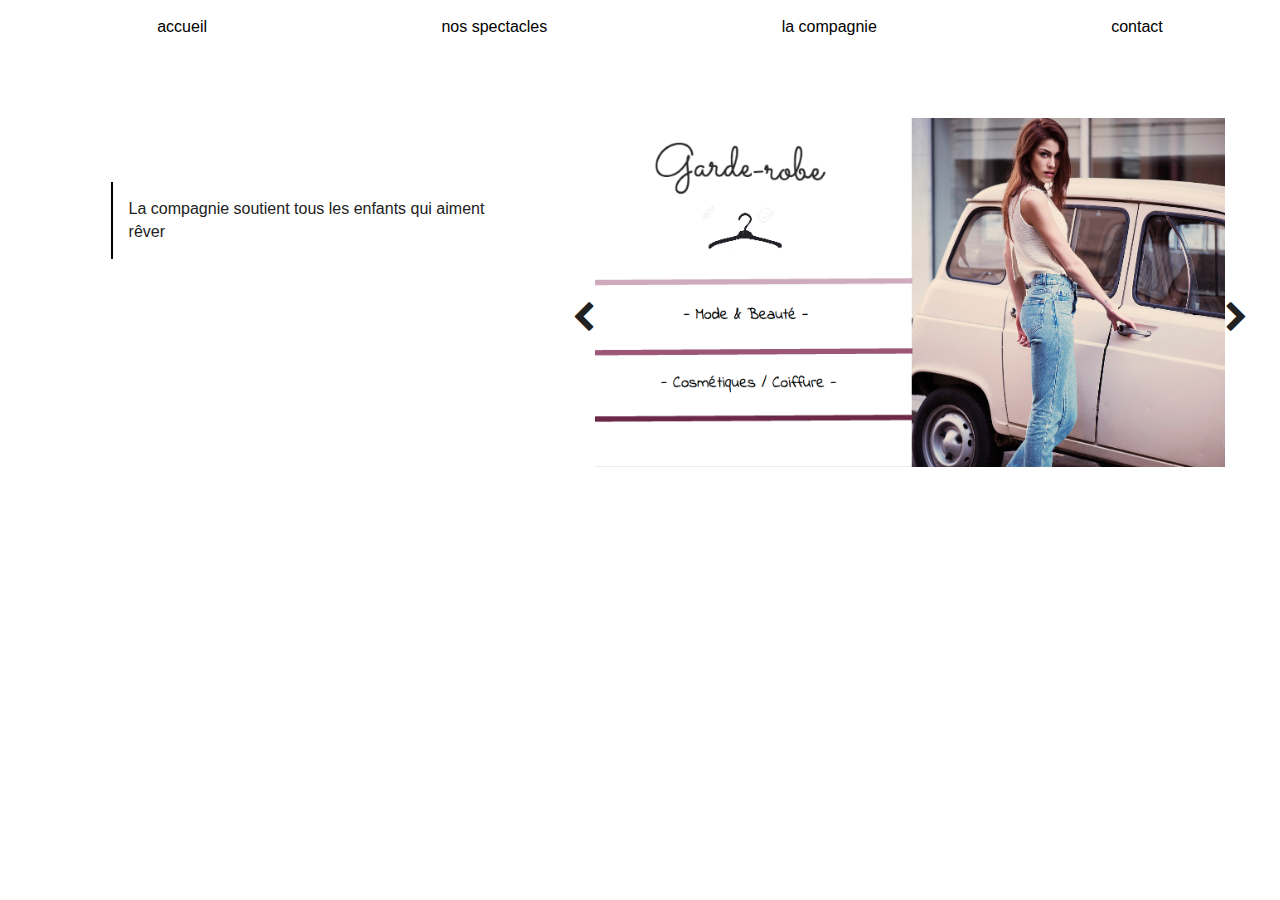
==== index.html @ 724a2e20 "first commit" ====
<!doctype html>
<html class="no-js" lang="fr">
    <head>
        <meta charset="utf-8">
        <meta http-equiv="x-ua-compatible" content="ie=edge">
        <title></title>
        <meta name="description" content="">
        <meta name="viewport" content="width=device-width, initial-scale=1">

        <link rel="apple-touch-icon" href="apple-touch-icon.png">
        <!-- Place favicon.ico in the root directory -->
        <link rel="stylesheet" href="font-awesome-4.7.0/css/font-awesome.min.css">
        <link rel="stylesheet" href="css/normalize.css">
        <link rel="stylesheet" href="css/main.css">
        <script src="js/vendor/modernizr-2.8.3.min.js"></script>
    </head>
    <body>
        <!--[if lt IE 8]>
            <p class="browserupgrade">You are using an <strong>outdated</strong> browser. Please <a href="http://browsehappy.com/">upgrade your browser</a> to improve your experience.</p>
        <![endif]-->

        <!-- Add your site or application content here -->
    <nav>
        <ul>
            <li><a href="index.html">accueil</a></li>
            <li><a href="spectacle.html">nos spectacles</a></li>
            <li><a href="compagnie.html">la compagnie</a></li>
            <li><a href="contact.html">contact</a></li>
        </ul>
    </nav>

<section class="accueil">
    
    <article class="presentation">
        <div></div>
        <p>La compagnie soutient tous les enfants qui aiment rêver</p>
    </article>

    <article class="defile">

        <div id="avant"><i class="fa fa-chevron-left" aria-hidden="true"></i></div>

        <div id="carrousel">
                <img src="img/site.cuisine.png" alt="cuisine"/>
                <img src="img/site.pres.png" alt="presentation"/>
                <img src="img/site.voyage.png" alt="voyage"/>
                <img src="img/site.blog.png" alt="blog lifestyle"/>
                <img src="img/site.mode.png" alt="mode"/>
        </div>
        
        <div id="apres"><i class="fa fa-chevron-right" aria-hidden="true"></i></div>
    </article>
</section>








        <script src="https://code.jquery.com/jquery-1.12.0.min.js"></script>
        <script>window.jQuery || document.write('<script src="js/vendor/jquery-1.12.0.min.js"><\/script>')</script>
        <script src="js/plugins.js"></script>
        <script src="js/main.js"></script>

        <!-- Google Analytics: change UA-XXXXX-X to be your site's ID. -->
        <script>
            (function(b,o,i,l,e,r){b.GoogleAnalyticsObject=l;b[l]||(b[l]=
            function(){(b[l].q=b[l].q||[]).push(arguments)});b[l].l=+new Date;
            e=o.createElement(i);r=o.getElementsByTagName(i)[0];
            e.src='https://www.google-analytics.com/analytics.js';
            r.parentNode.insertBefore(e,r)}(window,document,'script','ga'));
            ga('create','UA-XXXXX-X','auto');ga('send','pageview');
        </script>
    </body>
</html>
---- css/main.css ----
/*! HTML5 Boilerplate v5.3.0 | MIT License | https://html5boilerplate.com/ */

/*
 * What follows is the result of much research on cross-browser styling.
 * Credit left inline and big thanks to Nicolas Gallagher, Jonathan Neal,
 * Kroc Camen, and the H5BP dev community and team.
 */

/* ==========================================================================
   Base styles: opinionated defaults
   ========================================================================== */

html {
    color: #222;
    font-size: 1em;
    line-height: 1.4;
}

/*
 * Remove text-shadow in selection highlight:
 * https://twitter.com/miketaylr/status/12228805301
 *
 * These selection rule sets have to be separate.
 * Customize the background color to match your design.
 */

::-moz-selection {
    background: #b3d4fc;
    text-shadow: none;
}

::selection {
    background: #b3d4fc;
    text-shadow: none;
}

/*
 * A better looking default horizontal rule
 */

hr {
    display: block;
    height: 1px;
    border: 0;
    border-top: 1px solid #ccc;
    margin: 1em 0;
    padding: 0;
}

/*
 * Remove the gap between audio, canvas, iframes,
 * images, videos and the bottom of their containers:
 * https://github.com/h5bp/html5-boilerplate/issues/440
 */

audio,
canvas,
iframe,
img,
svg,
video {
    vertical-align: middle;
}

/*
 * Remove default fieldset styles.
 */

fieldset {
    border: 0;
    margin: 0;
    padding: 0;
}

/*
 * Allow only vertical resizing of textareas.
 */

textarea {
    resize: vertical;
}

/* ==========================================================================
   Browser Upgrade Prompt
   ========================================================================== */

.browserupgrade {
    margin: 0.2em 0;
    background: #ccc;
    color: #000;
    padding: 0.2em 0;
}

/* ==========================================================================
   Author's custom styles
   ========================================================================== */
nav ul {
    display: flex;
    justify-content: space-around;
}

li {
    list-style-type: none;
}

nav a {
    text-decoration: none;
    color: black;
}

.accueil {
    display: flex;
    justify-content: space-around;
    margin:auto;
    margin-top: 5em;
    width: 95%;
}

.defile {
    display: flex;
    align-items: center;
}

#carrousel {
    position: relative;
    width: 630px;
    height: 400px;
}

.accueil img {
    width: 100%;
    margin-top: auto;
    position: absolute;
}

#avant, #apres {
    cursor: pointer;
    font-size: 2em;

}

.presentation {
    width: 30%;
    margin: auto;
    margin-top: 4em;
    border-left: 2px solid black;
    padding-left: 1em;
}

.tournee {
    width: 90%;
    margin: auto;
    margin-top: 3em;
}

.tournee p {
    text-align: center;
}

.spectacle {
    display: flex;
}

.spectacle figure {
    width: 90px;
    height: 90px;
    background-color: green;
}

.histoire {
    margin-top: 3em;
    margin-left: 3em;
    display: flex;
}

.histoire figure {
    height: 50px;
    width: 30px;
    background-color: yellow;
}

.membres figure {
    background-color: orange;
    height: 130px;
    width: 130px;
    margin: auto;
}

.membres {
    text-align: center;
    width: 30%;
}

.inferieure, .superieure {
    display: flex;
    justify-content: center;
}

.superieure {
    margin-top: 2em;
}


/* ==========================================================================
   Helper classes
   ========================================================================== */

/*
 * Hide visually and from screen readers
 */

.hidden {
    display: none !important;
}

/*
 * Hide only visually, but have it available for screen readers:
 * http://snook.ca/archives/html_and_css/hiding-content-for-accessibility
 */

.visuallyhidden {
    border: 0;
    clip: rect(0 0 0 0);
    height: 1px;
    margin: -1px;
    overflow: hidden;
    padding: 0;
    position: absolute;
    width: 1px;
}

/*
 * Extends the .visuallyhidden class to allow the element
 * to be focusable when navigated to via the keyboard:
 * https://www.drupal.org/node/897638
 */

.visuallyhidden.focusable:active,
.visuallyhidden.focusable:focus {
    clip: auto;
    height: auto;
    margin: 0;
    overflow: visible;
    position: static;
    width: auto;
}

/*
 * Hide visually and from screen readers, but maintain layout
 */

.invisible {
    visibility: hidden;
}

/*
 * Clearfix: contain floats
 *
 * For modern browsers
 * 1. The space content is one way to avoid an Opera bug when the
 *    `contenteditable` attribute is included anywhere else in the document.
 *    Otherwise it causes space to appear at the top and bottom of elements
 *    that receive the `clearfix` class.
 * 2. The use of `table` rather than `block` is only necessary if using
 *    `:before` to contain the top-margins of child elements.
 */

.clearfix:before,
.clearfix:after {
    content: " "; /* 1 */
    display: table; /* 2 */
}

.clearfix:after {
    clear: both;
}

/* ==========================================================================
   EXAMPLE Media Queries for Responsive Design.
   These examples override the primary ('mobile first') styles.
   Modify as content requires.
   ========================================================================== */

@media only screen and (min-width: 35em) {
    /* Style adjustments for viewports that meet the condition */
}

@media print,
       (-webkit-min-device-pixel-ratio: 1.25),
       (min-resolution: 1.25dppx),
       (min-resolution: 120dpi) {
    /* Style adjustments for high resolution devices */
}

/* ==========================================================================
   Print styles.
   Inlined to avoid the additional HTTP request:
   http://www.phpied.com/delay-loading-your-print-css/
   ========================================================================== */

@media print {
    *,
    *:before,
    *:after,
    *:first-letter,
    *:first-line {
        background: transparent !important;
        color: #000 !important; /* Black prints faster:
                                   http://www.sanbeiji.com/archives/953 */
        box-shadow: none !important;
        text-shadow: none !important;
    }

    a,
    a:visited {
        text-decoration: underline;
    }

    a[href]:after {
        content: " (" attr(href) ")";
    }

    abbr[title]:after {
        content: " (" attr(title) ")";
    }

    /*
     * Don't show links that are fragment identifiers,
     * or use the `javascript:` pseudo protocol
     */

    a[href^="#"]:after,
    a[href^="javascript:"]:after {
        content: "";
    }

    pre,
    blockquote {
        border: 1px solid #999;
        page-break-inside: avoid;
    }

    /*
     * Printing Tables:
     * http://css-discuss.incutio.com/wiki/Printing_Tables
     */

    thead {
        display: table-header-group;
    }

    tr,
    img {
        page-break-inside: avoid;
    }

    img {
        max-width: 100% !important;
    }

    p,
    h2,
    h3 {
        orphans: 3;
        widows: 3;
    }

    h2,
    h3 {
        page-break-after: avoid;
    }
}
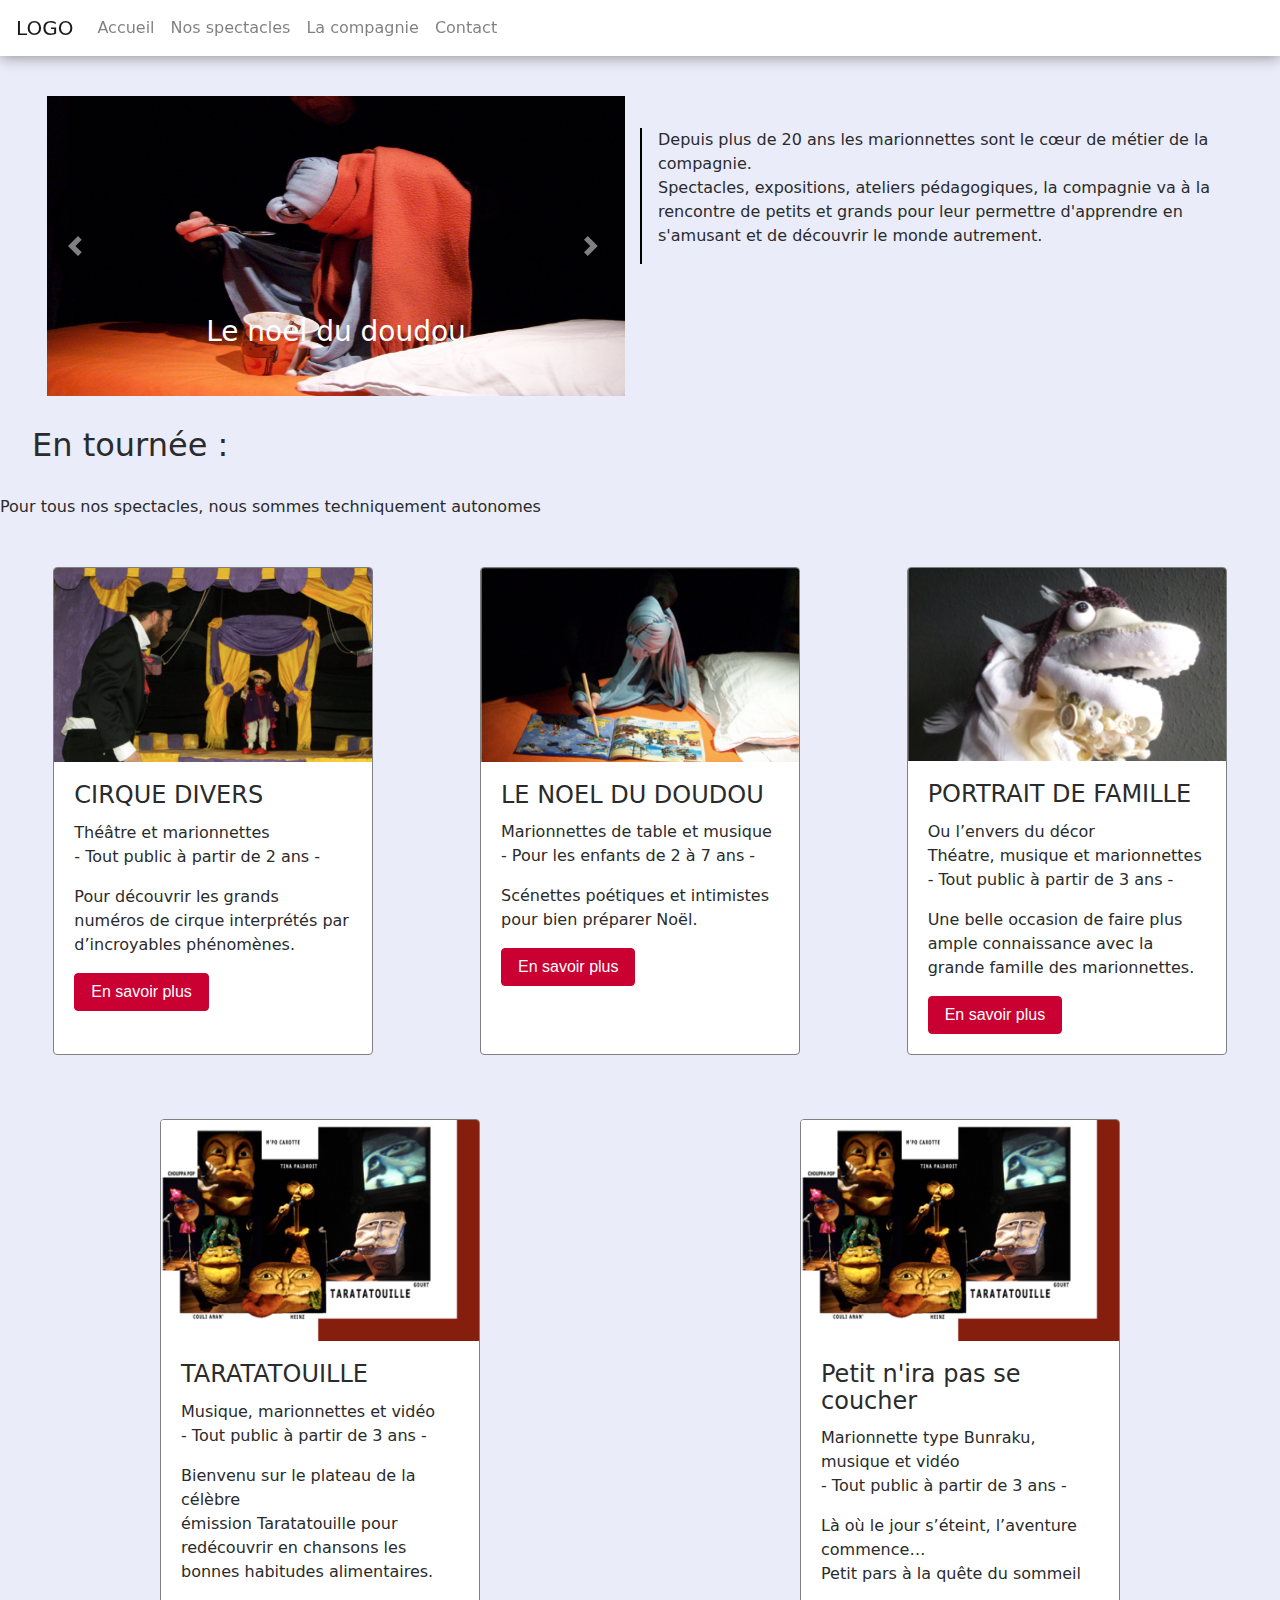
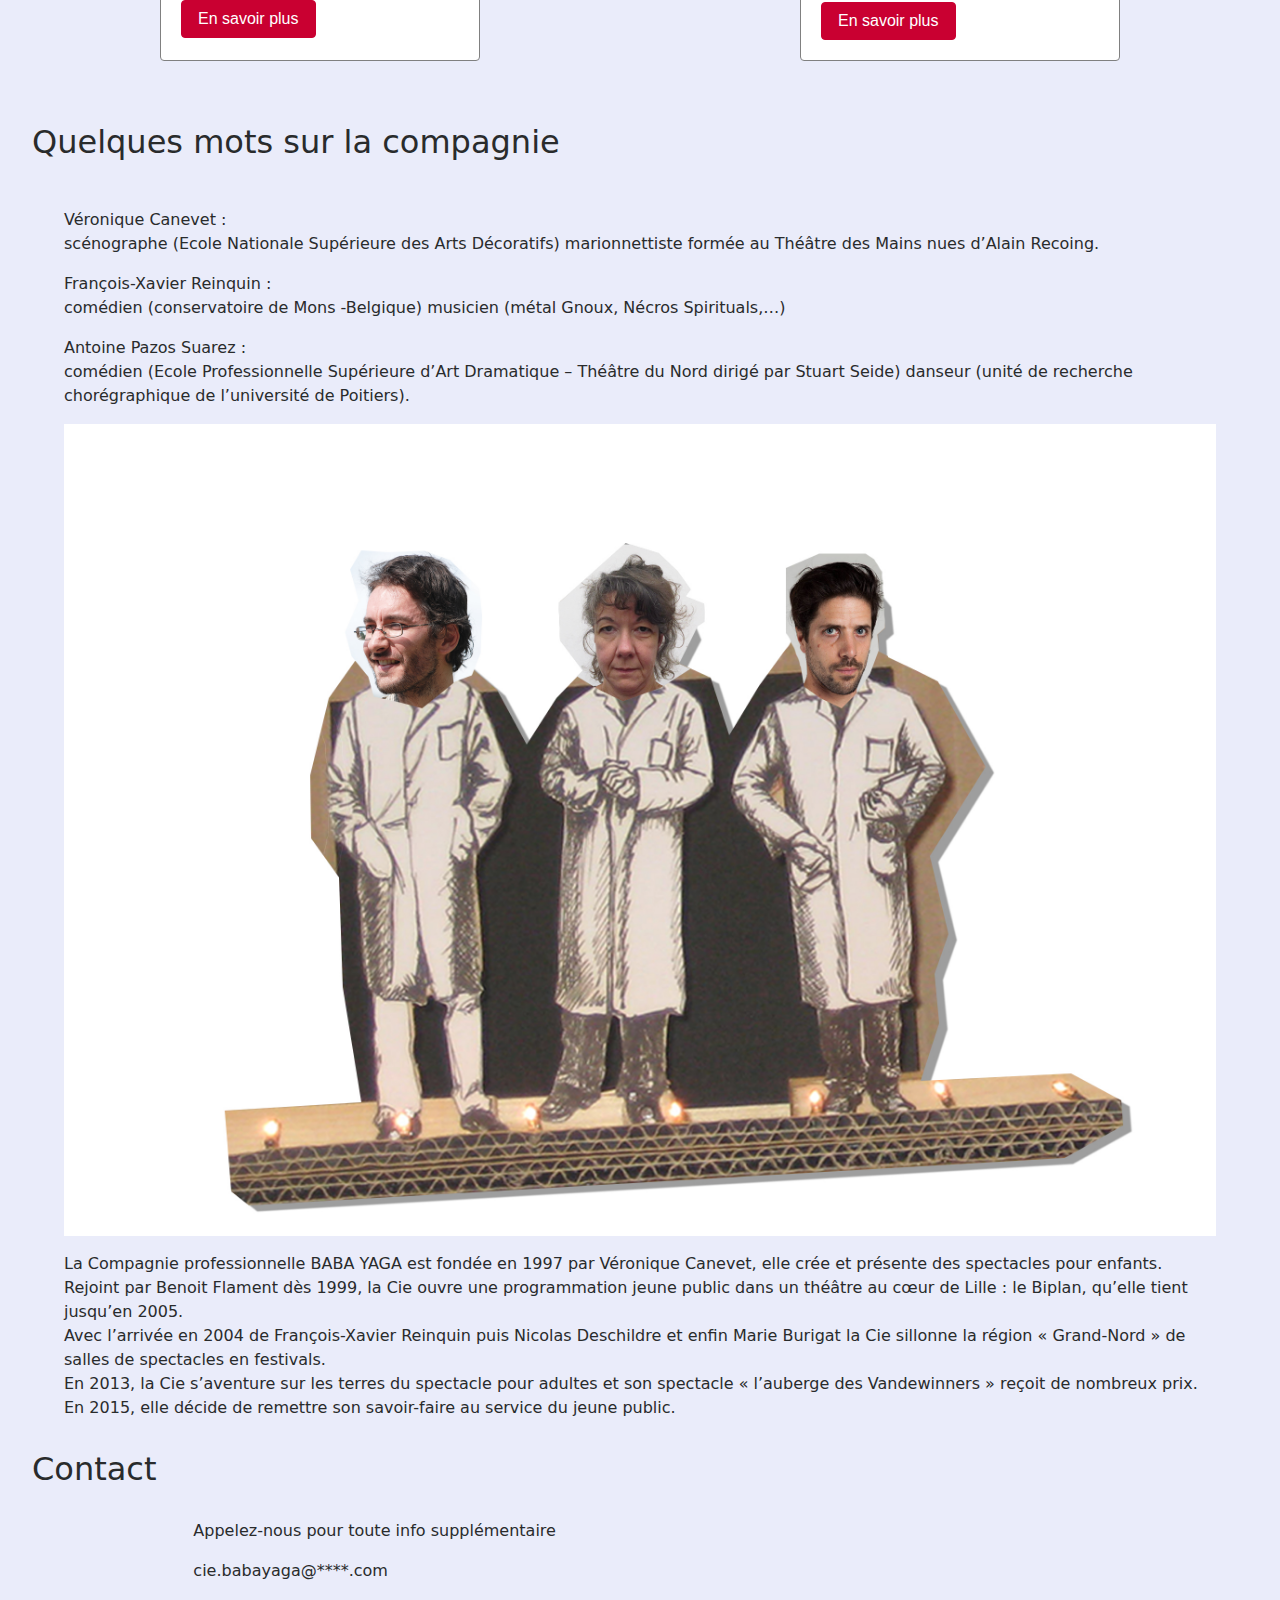
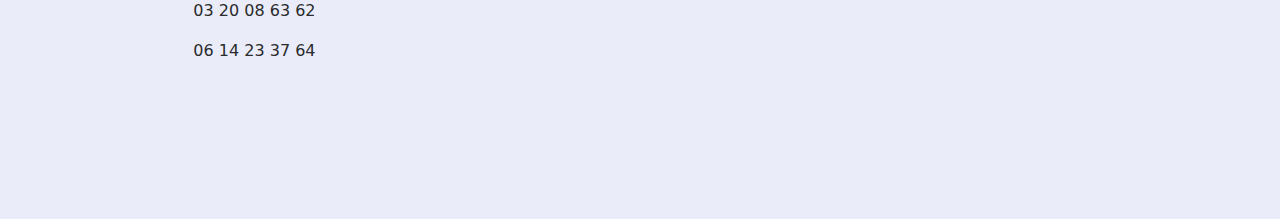
==== commit 56fbb38f: "add visual test one page" ====
--- a/index.html
+++ b/index.html
@@ -3,66 +3,357 @@
     <head>
         <meta charset="utf-8">
         <meta http-equiv="x-ua-compatible" content="ie=edge">
-        <title></title>
+        <title>Cie Babayaga</title>
         <meta name="description" content="">
         <meta name="viewport" content="width=device-width, initial-scale=1">
 
         <link rel="apple-touch-icon" href="apple-touch-icon.png">
         <!-- Place favicon.ico in the root directory -->
         <link rel="stylesheet" href="font-awesome-4.7.0/css/font-awesome.min.css">
-        <link rel="stylesheet" href="css/normalize.css">
+        <link rel="stylesheet" href="css/normalize.css">        
+        <link rel="stylesheet" href="css/css/bootstrap.min.css">
         <link rel="stylesheet" href="css/main.css">
         <script src="js/vendor/modernizr-2.8.3.min.js"></script>
     </head>
     <body>
-        <!--[if lt IE 8]>
-            <p class="browserupgrade">You are using an <strong>outdated</strong> browser. Please <a href="http://browsehappy.com/">upgrade your browser</a> to improve your experience.</p>
-        <![endif]-->
-
         <!-- Add your site or application content here -->
-    <nav>
-        <ul>
-            <li><a href="index.html">accueil</a></li>
-            <li><a href="spectacle.html">nos spectacles</a></li>
-            <li><a href="compagnie.html">la compagnie</a></li>
-            <li><a href="contact.html">contact</a></li>
-        </ul>
-    </nav>
-
-<section class="accueil">
-    
-    <article class="presentation">
-        <div></div>
-        <p>La compagnie soutient tous les enfants qui aiment rêver</p>
-    </article>
-
-    <article class="defile">
-
-        <div id="avant"><i class="fa fa-chevron-left" aria-hidden="true"></i></div>
-
-        <div id="carrousel">
-                <img src="img/site.cuisine.png" alt="cuisine"/>
-                <img src="img/site.pres.png" alt="presentation"/>
-                <img src="img/site.voyage.png" alt="voyage"/>
-                <img src="img/site.blog.png" alt="blog lifestyle"/>
-                <img src="img/site.mode.png" alt="mode"/>
+      <nav class="navbar navbar-toggleable-md navbar-light bg-faded">
+        <button class="navbar-toggler navbar-toggler-right" type="button" data-toggle="collapse" data-target="#navbarNav" aria-controls="navbarNav" aria-expanded="false" aria-label="Toggle navigation">
+          <span class="navbar-toggler-icon"></span>
+        </button>
+        <a class="navbar-brand" href="index.html">LOGO</a>
+        <div class="collapse navbar-collapse" id="navbarNav">
+          <ul class="navbar-nav">
+            <li class="nav-item">
+              <a class="nav-link" href="index.html">Accueil<span class="sr-only">(current)</span></a>
+            </li>
+            <li class="nav-item">
+              <a class="nav-link" href="spectacle.html">Nos spectacles</a>
+            </li>
+            <li class="nav-item">
+              <a class="nav-link" href="compagnie.html">La compagnie</a>
+            </li>
+            <li class="nav-item">
+              <a class="nav-link" href="contact.html">Contact</a>
+            </li>
+          </ul>
         </div>
-        
-        <div id="apres"><i class="fa fa-chevron-right" aria-hidden="true"></i></div>
-    </article>
-</section>
-
-
-
-
-
-
-
+      </nav>
+
+      <section id="accueil">  
+        <article id="carouselExampleControls" class="carousel slide col-12 col-sm-6" data-ride="carousel">
+          <div class="carousel-inner">
+
+            <div class="carousel-item active">
+              <img class="d-block w-100" src="img/choco_chaud.jpg" alt="First slide">
+              <div class="carousel-caption d-none d-md-block">
+                <h3>Le noel du doudou</h3>
+              </div> 
+            </div>
+
+            <div class="carousel-item">
+              <img class="d-block w-100" src="img/petit_2013.jpg" alt="Second slide">
+              <div class="carousel-caption d-none d-md-block">
+                <h3>Petit n'ira pas se coucher</h3>
+              </div> 
+            </div>
+
+            <div class="carousel-item">
+              <img class="d-block w-100" src="img/M_Po_Carotte.jpg" alt="Third slide">
+              <div class="carousel-caption d-none d-md-block">
+                <h3>M'Po Carotte</h3>
+              </div> 
+            </div>
+
+            <div class="carousel-item">
+              <img class="d-block w-100" src="img/photopdf_2.jpg" alt="Third slide">
+              <div class="carousel-caption d-none d-md-block">
+                <h3>Spectacles de rue</h3>
+              </div>             
+            </div>
+
+            <div class="carousel-item">
+              <img class="d-block w-100" src="img/equipe.JPG" alt="Third slide">
+              <div class="carousel-caption d-none d-md-block">
+                <h3>L'équipe</h3>
+              </div> 
+            </div>
+
+            <div class="carousel-item">
+              <img class="d-block w-100" src="img/marionnette.JPG" alt="Third slide">
+              <div class="carousel-caption d-none d-md-block">
+                 <h3>Belle marionnette</h3>
+              </div> 
+            </div>
+
+            <div class="carousel-item">
+              <img class="d-block w-100" src="img/public.JPG" alt="Third slide">
+              <div class="carousel-caption d-none d-md-block">
+                 <h3>Public</h3>
+              </div> 
+            </div>
+
+            </div>
+            <a class="carousel-control-prev" href="#carouselExampleControls" role="button" data-slide="prev">
+              <span class="carousel-control-prev-icon" aria-hidden="true"></span>
+              <span class="sr-only">Previous</span>
+            </a>
+            <a class="carousel-control-next" href="#carouselExampleControls" role="button" data-slide="next">
+              <span class="carousel-control-next-icon" aria-hidden="true"></span>
+              <span class="sr-only">Next</span>
+            </a>
+          </article>
+
+          <article class="presentation">
+            <p>Depuis plus de 20 ans les marionnettes sont le cœur de métier de la compagnie.<br>
+            Spectacles, expositions, ateliers pédagogiques, la compagnie va à la rencontre de petits et grands  pour leur permettre d'apprendre en s'amusant et de découvrir le monde autrement.</p>
+          </article>
+        </section>
+
+<!-- ******************************* PAGE 2 ************************************* -->
+        <section id="tournee">
+                <h2>En tournée :</h2>
+                <p>Pour tous nos spectacles, nous sommes techniquement autonomes</p>
+
+          <section id="presentationCartes">
+                  <article class="card" style="width: 20rem;">
+                      <img class="card-img-top" src="img/cirque.png" alt="">
+                      <div class="card-block">
+                          <h4 class="card-title">CIRQUE DIVERS</h4>
+                          <p class="card-text">Théâtre et marionnettes
+                          <br>
+                          - Tout public à partir de 2 ans -</p>
+                          <p>Pour découvrir les grands numéros de cirque
+                          interprétés par d’incroyables phénomènes.</p>
+                          <button type="button" class="btn btn-primary" data-toggle="modal" data-target="#cirque">
+                            En savoir plus
+                          </button>
+                      </div>
+                  </article>
+
+                  <article class="card" style="width: 20rem;">
+                      <img class="card-img-top" src="img/doudou.png" alt="Reproduction du site de l'archiduchesse">
+                      <div class="card-block">
+                          <h4 class="card-title">LE NOEL DU DOUDOU</h4>
+                          <p class="card-text">Marionnettes de table et musique
+                          <br>- Pour les enfants de 2 à 7 ans -</p>
+                          <p>Scénettes poétiques et intimistes pour bien préparer Noël.</p>
+                          <button type="button" class="btn btn-primary" data-toggle="modal" data-target="#doudou">
+                            En savoir plus
+                          </button>
+                      </div>
+                  </article>
+
+                  <article class="card" style="width: 20rem;">
+                      <img class="card-img-top" src="img/famille.png" alt="Reproduction du site Le Bon Coin">
+                      <div class="card-block">
+                          <h4 class="card-title">PORTRAIT DE FAMILLE</h4>
+                          <p class="card-text">Ou l’envers du décor<br>
+                          Théatre, musique et marionnettes<br>
+                          - Tout public à partir de 3 ans -</p>
+                          <p>Une belle occasion de faire plus ample
+                          connaissance avec la grande famille des
+                          marionnettes.</p>
+                          <button type="button" class="btn btn-primary" data-toggle="modal" data-target="#famille">
+                            En savoir plus
+                          </button>
+                      </div>
+                  </article>
+
+                  <article class="card" style="width: 20rem;">
+                      <img class="card-img-top" src="img/taratatouille.png" alt="Reproduction du site Le Bon Coin">
+                      <div class="card-block">
+                          <h4 class="card-title">TARATATOUILLE</h4>
+                          <p class="card-text">Musique, marionnettes et vidéo<br>
+                          - Tout public à partir de 3 ans -<br>
+                          <p>Bienvenu sur le plateau de la célèbre<br>
+                          émission Taratatouille pour redécouvrir en
+                          chansons les bonnes habitudes alimentaires.</p>
+                          <button type="button" class="btn btn-primary" data-toggle="modal" data-target="#taratatouille">
+                            En savoir plus
+                          </button>
+                      </div>
+                  </article>
+
+                  <article class="card" style="width: 20rem;">
+                      <img class="card-img-top" src="img/taratatouille.png" alt="Reproduction du site Le Bon Coin">
+                      <div class="card-block">
+                          <h4 class="card-title">Petit n'ira pas se coucher</h4>
+                          <p class="card-text">Marionnette type Bunraku, musique et vidéo<br>
+                          - Tout public à partir de 3 ans -<br>
+                          <p>Là où le jour s’éteint, l’aventure commence…<br>
+                          Petit pars à la quête du sommeil</p>
+                          <button type="button" class="btn btn-primary" data-toggle="modal" data-target="#taratatouille">
+                            En savoir plus
+                          </button>
+                      </div>
+                  </article>
+                </section>
+
+                <!-- Modal -->
+                <article class="modal fade" id="cirque" tabindex="-1" role="dialog" aria-labelledby="exampleModalLabel">
+                  <div class="modal-dialog" role="document">
+                    <div class="modal-content">
+                      <div class="modal-header">
+                        <h5 class="modal-title" id="exampleModalLabel">CIRQUE DIVERS</h5>
+                        <button type="button" class="close" data-dismiss="modal" aria-label="Close">
+                          <span aria-hidden="true">&times;</span>
+                        </button>
+                      </div>
+                      <div class="modal-body">
+                        <figure>
+                            <img src="img/cirque.png">
+                        </figure>
+                        <p>« Entrez, entrez, et vous verrez ... Le plus petit cirque du monde !!
+                        Paillasse, son directeur, a rapporté, des quatre coins de la Terre, les plus incroyables phé- nomènes ... Dont le LION D’INDE ! »<br>
+                        L’humour, la dérision et, avouons-le, un peu de magie, permettent de faire entrer tous les grands numéros de cirque dans ce petit chapiteau.
+                        Tout au long de ce spectacle le comédien et les marionnettes s’interpellent : On rit, on rouspète, on panique !!!
+                        Les spectateurs pénètrent ainsi peu à peu dans l’univers poétique et décalé de la com- pagnie.</p>   
+                      </div>
+                      <div class="modal-footer">
+                        <button type="button" class="btn btn-secondary" data-dismiss="modal">Fermer</button>
+                      </div>
+                    </div>
+                  </div>
+                </article>
+
+                <article class="modal fade" id="doudou" tabindex="-1" role="dialog" aria-labelledby="exampleModalLabel" aria-hidden="true">
+                  <div class="modal-dialog" role="document">
+                    <div class="modal-content">
+                      <div class="modal-header">
+                        <h5 class="modal-title" id="exampleModalLabel">Le noel du Doudou</h5>
+                        <button type="button" class="close" data-dismiss="modal" aria-label="Close">
+                          <span aria-hidden="true">&times;</span>
+                        </button>
+                      </div>
+                      <div class="modal-body">
+                        <figure>
+                            <img src="img/doudou.png">
+                        </figure>
+                        <p>Un catalogue de jouets, une lettre au Père Noël, de la neige, un Saint Nicolas en choco- lat... . Il y a des signes qui ne trompent pas : Noël est là!<br>
+                        A travers une dizaine de scénettes tour à tour drôles, tendres et émouvantes, on se retrouve au pied du sapin à guetter l’arrivée du Père-Noël bien décidé cette année à l’apercevoir!<br>
+                        Tout se passe sur un lit, là où l’enfant l’a laissé pour aller à l’école, le Doudou (un chiffon) prépare lui aussi Noël !<br>
+                        Tout comme un calendrier de l’avent le rideau s’ouvre sur (7) différentes scènes représenta- tives des préparatifs de Noël :</p>
+                        <ul>
+                        <li>La découverte du catalogue de jouets</li>
+                        <li>L’écriture de la lettre au Père Noël</li>
+                        <li>La tombée de la neige : glissades et boules sont au rendez-vous</li>
+                        <li>Les premiers petits rhumes et les journées bien au chaud au fond de son lit</li>
+                        <li>La dégustation d’un Saint Nicolas en chocolat</li>
+                        <li>La décoration du sapin</li>
+                        <li>La nuit de Noël</li>
+                        </ul><p>A la manière d’un  lm muet, aucune parole n’est prononcée : une musique au piano ac- compagne chaque action, chaque émotion : chacun mettra les mots qu’il souhaite et les enfants ne s’en privent pas à chaque représentation : ils aiment commenter et partager avec leur voisin ce qu’ils voient .</p>   
+                      </div>
+                      <div class="modal-footer">
+                        <button type="button" class="btn btn-secondary" data-dismiss="modal">Fermer</button>
+                      </div>
+                    </div>
+                  </div>
+                </article>
+
+                <article class="modal fade" id="famille" tabindex="-1" role="dialog" aria-labelledby="exampleModalLabel" aria-hidden="true">
+                  <div class="modal-dialog" role="document">
+                    <div class="modal-content">
+                      <div class="modal-header">
+                        <h5 class="modal-title" id="exampleModalLabel">Portrait de famille</h5>
+                        <button type="button" class="close" data-dismiss="modal" aria-label="Close">
+                          <span aria-hidden="true">&times;</span>
+                        </button>
+                      </div>
+                      <div class="modal-body">
+                        <figure>
+                            <img src="img/grd-mere.png">
+                        </figure>
+                        <p>Dans cette famille, il y a le Grand-père : il ne se déplace qu’avec des  fils. La Mère n’est qu’une ombre et la Petite Fille danse au bout des doigts.<br>
+                        Ce sont les “Marionnettes”; ils ne peuvent pas renier avoir hérité du même trait de caracrtère: farceurs, poétiques et drôles. Ils font tourner la marionnettiste et son mu- sicien en bourrique.<br>
+                        Ce spectacle est une belle occasion pour faire plus ample connaissance avec ce- tte grande famille.</p>
+                      </div>
+                      <div class="modal-footer">
+                        <button type="button" class="btn btn-secondary" data-dismiss="modal">Fermer</button>
+                      </div>
+                    </div>
+                  </div>
+                </article>
+
+                <article class="modal fade" id="taratatouille" tabindex="-1" role="dialog" aria-labelledby="exampleModalLabel" aria-hidden="true">
+                  <div class="modal-dialog" role="document">
+                    <div class="modal-content">
+                      <div class="modal-header">
+                        <h5 class="modal-title" id="exampleModalLabel">Taratatouille</h5>
+                        <button type="button" class="close" data-dismiss="modal" aria-label="Close">
+                          <span aria-hidden="true">&times;</span>
+                        </button>
+                      </div>
+                      <div class="modal-body">
+                        <figure>
+                            <img src="img/taratatouille_modal.png">
+                        </figure>
+                        <p>A partir d’un clin d’œil à la célèbre émission de Nagui : TARATATA, sensibiliser les enfants dès le plus jeune âge aux bonnes habitudes alimentaires.<br>
+                        Comment porter ce message sans être rébarbatif pour autant ?<br>
+                        o Grâce aux chansons entraînantes au style actuel : rap, reggae, rock, blues... o A l’absence de comédien visible sur scène/ pas d’adulte faisant la leçon.
+                        o Un visuel décalé : les aliments vantent eux même leurs mérites.<br>
+                        Les marionnettes représentent les différentes catégories d’aliments :<br>
+                        <ul>
+                        <li>Les viandes (Tina Paldroit : le pilon de poulet),</li>
+                        <li>Les produits laitiers (Gourt : le yaourt bulgare),</li>
+                        <li>Les féculents (Jules Pétri : le pain), - les fruits (Couli Anan’ : l’ananas)</li> 
+                        <li>Les légumes (M Pocarot’ : la carotte).</li>
+                        </ul>
+                        Ils forment cinq chanteurs se complétant à merveille : Un plateau (repas) parfaitement équilibré !<br>
+                        o L’emploi d’un contre-exemple :<br>
+                        L’arrivée de Heinz : le burger et de Choupa : la sucette provoque une réaction entre
+                        scandale et jubilation : l’enfant a compris le principe du repas équilibré et en est  er. Les enfants s’amusent tout en développant leurs connaissances.</p>
+                      </div>
+                      <div class="modal-footer">
+                        <button type="button" class="btn btn-secondary" data-dismiss="modal">Fermer</button>
+                      </div>
+                    </div>
+                  </div>
+                </article>
+          </section>
+<!-- ********************** FIN DE LA PAGE 2 ********************** -->
+<!-- ********************** PAGE 3 ********************** -->
+          <section id="cie">
+            <h2>Quelques mots sur la compagnie</h2>
+            <article class="histoire">
+                <p>Véronique Canevet : <br>scénographe (Ecole Nationale Supérieure des Arts Décoratifs) marionnettiste formée au Théâtre des Mains nues d’Alain Recoing.</p>
+                <p>François-Xavier Reinquin : <br>comédien (conservatoire de Mons -Belgique) musicien (métal Gnoux, Nécros Spirituals,…)</p>
+                <p>Antoine Pazos Suarez : <br>comédien (Ecole Professionnelle Supérieure d’Art Dramatique – Théâtre du Nord dirigé par Stuart Seide) danseur (unité de recherche chorégraphique de l’université de Poitiers).</p>
+              <figure>
+                <img src="img/trombinoscope.jpg" title="logo">
+              </figure>
+              <p>La Compagnie professionnelle BABA YAGA est fondée en 1997 par Véronique Canevet, elle crée et présente des spectacles pour enfants.<br>
+              Rejoint par Benoit Flament dès 1999, la Cie ouvre une programmation jeune public dans un théâtre au cœur de Lille : le Biplan, qu’elle tient jusqu’en 2005.<br>
+              Avec l’arrivée en 2004 de François-Xavier Reinquin puis Nicolas Deschildre et enfin Marie Burigat la Cie sillonne la région « Grand-Nord » de salles de spectacles en festivals.<br>
+              En 2013, la Cie s’aventure sur les terres du spectacle pour adultes et son spectacle « l’auberge des Vandewinners » reçoit de nombreux prix.<br>
+              En 2015, elle décide de remettre son savoir-faire au service du jeune public.
+              </p>
+          </article>
+        </section>
+<!-- ********************** FIN DE LA PAGE 3 ********************** -->
+<!-- ********************** PAGE 4 ********************** -->
+          <h2>Contact</h2>
+
+        <section id="contact">
+          <article id="travers">
+            <p>Appelez-nous pour toute info supplémentaire</p>
+            <p>cie.babayaga@****.com</p>
+            <p>03 20 08 63 62</p>
+            <p>06 14 23 37 64</p>
+          </article>
+        <article class="carte">
+            <iframe src="https://www.google.com/maps/embed?pb=!1m18!1m12!1m3!1d80985.23060010764!2d2.9771206155882717!3d50.63104650753828!2m3!1f0!2f0!3f0!3m2!1i1024!2i768!4f13.1!3m3!1m2!1s0x47c2d579b3256e11%3A0x40af13e81646360!2sLille!5e0!3m2!1sfr!2sfr!4v1507644352486" width="400" height="300" frameborder="0" style="border:0" allowfullscreen></iframe>
+        </article>
+        </section>
+
+<!-- ********************** FIN DE LA PAGE 4 ********************** -->
+<!-- ********************** FOOTER ********************** -->
 
         <script src="https://code.jquery.com/jquery-1.12.0.min.js"></script>
         <script>window.jQuery || document.write('<script src="js/vendor/jquery-1.12.0.min.js"><\/script>')</script>
         <script src="js/plugins.js"></script>
         <script src="js/main.js"></script>
+        <script src="js/js/bootstrap.min.js"></script>
 
         <!-- Google Analytics: change UA-XXXXX-X to be your site's ID. -->
         <script>
--- a/css/main.css
+++ b/css/main.css
@@ -94,112 +94,110 @@
 /* ==========================================================================
    Author's custom styles
    ========================================================================== */
-nav ul {
+body {
+    background-color: #eaecfa;
+}
+h2 {
+    margin: 1em auto 1em 1em;
+}
+.bg-faded {
+    box-shadow: 0 0 15px grey;
+    position: fixed;
+    width: 100%;
+    z-index: 1;
+    background-color: white;
+}
+
+.btn {
+    background-color: #c90031;
+    border-color: #c90031;
+}
+.btn:hover {
+    background-color: #8F0000;
+    border-color: #8F0000;
+}
+#accueil {
     display: flex;
-    justify-content: space-around;
-}
-
-li {
-    list-style-type: none;
-}
-
-nav a {
-    text-decoration: none;
-    color: black;
-}
-
-.accueil {
-    display: flex;
-    justify-content: space-around;
-    margin:auto;
-    margin-top: 5em;
+    flex-direction: column;
     width: 95%;
-}
-
-.defile {
-    display: flex;
+    margin: auto;
     align-items: center;
-}
-
-#carrousel {
-    position: relative;
-    width: 630px;
-    height: 400px;
-}
-
-.accueil img {
-    width: 100%;
-    margin-top: auto;
-    position: absolute;
-}
-
-#avant, #apres {
-    cursor: pointer;
-    font-size: 2em;
-
-}
-
+    padding-top: 2em;
+}
 .presentation {
-    width: 30%;
-    margin: auto;
-    margin-top: 4em;
+    margin: 2em 2em auto auto;
     border-left: 2px solid black;
     padding-left: 1em;
 }
 
-.tournee {
+/* ******* * * * * * * FIN DE LA PREMIERE PAGE * * * * * * ******** */
+#presentationCartes {
+    display: flex;
+    flex-wrap: wrap;
+    justify-content: space-around;
+}
+
+.card {
+    margin: 2em;
+    border: 1px solid grey;
+}
+img {
+    width: 100%;
+}
+.modal-body img {
+    width: 100%;
+}
+.modal-body p{
+    text-align: center;
+}
+
+
+/* Phrase detail compagnie */
+.histoire {
     width: 90%;
+    margin: 3em auto auto auto;
+}
+.histoire figure {
+    width: 100%;
+}
+
+/* Contact */
+#contact {
+    width: 80%;
     margin: auto;
-    margin-top: 3em;
-}
-
-.tournee p {
-    text-align: center;
-}
-
-.spectacle {
-    display: flex;
-}
-
-.spectacle figure {
-    width: 90px;
-    height: 90px;
-    background-color: green;
-}
-
-.histoire {
-    margin-top: 3em;
-    margin-left: 3em;
-    display: flex;
-}
-
-.histoire figure {
-    height: 50px;
-    width: 30px;
-    background-color: yellow;
-}
-
-.membres figure {
-    background-color: orange;
-    height: 130px;
-    width: 130px;
-    margin: auto;
-}
-
-.membres {
-    text-align: center;
-    width: 30%;
-}
-
-.inferieure, .superieure {
-    display: flex;
-    justify-content: center;
-}
-
-.superieure {
-    margin-top: 2em;
-}
-
+}
+@media only screen and (min-width: 750px) {
+    nav ul {
+        display: flex;
+        justify-content: space-around;
+    }
+    nav li {
+        list-style-type: none;
+    }
+    nav a {
+        text-decoration: none;
+        color: black;
+    }
+
+    #accueil {
+        display: flex;
+        flex-direction: row;
+        padding-top: 6em;
+    }
+
+    /* Dimension du carousel */
+    .carousel {
+        min-width: 500px;
+    }
+    .carousel img {
+        height: 300px;
+    }
+
+    #contact {
+        display: flex;
+        justify-content: space-around;
+    }
+}
 
 /* ==========================================================================
    Helper classes
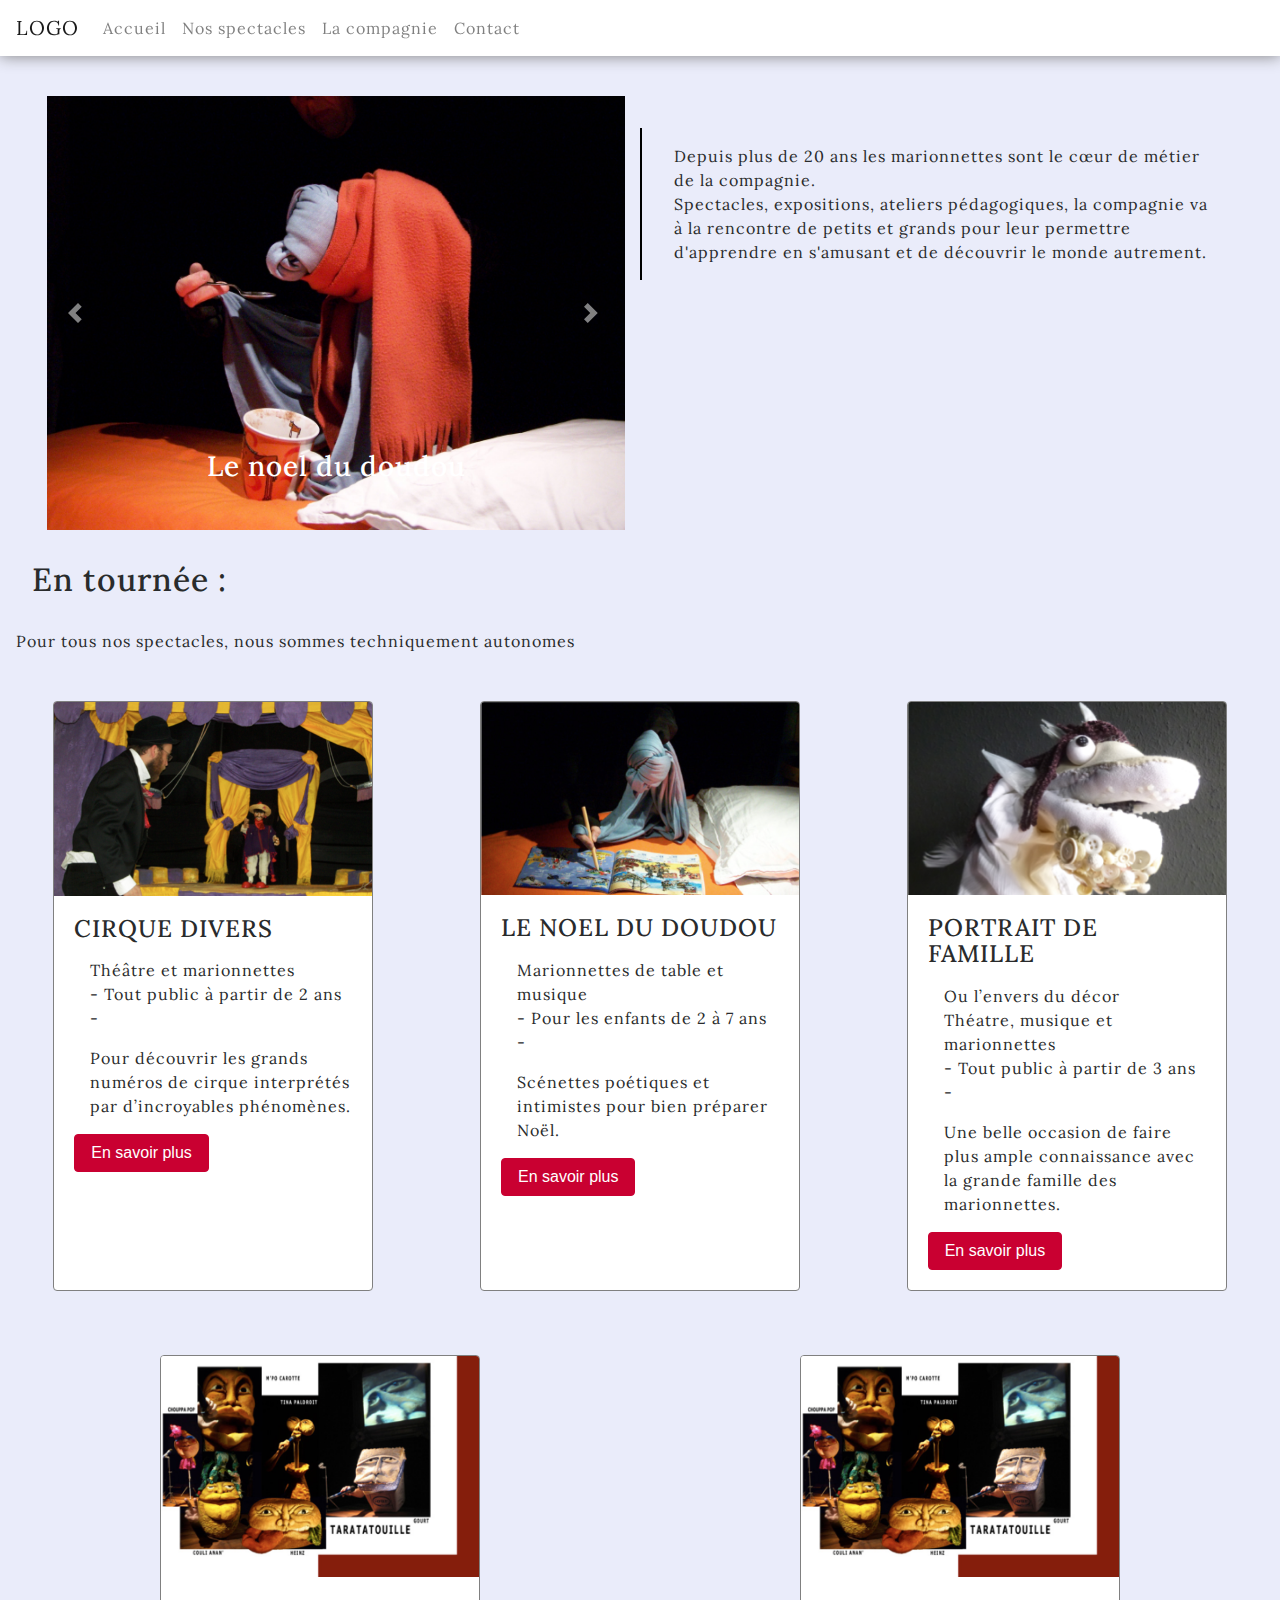
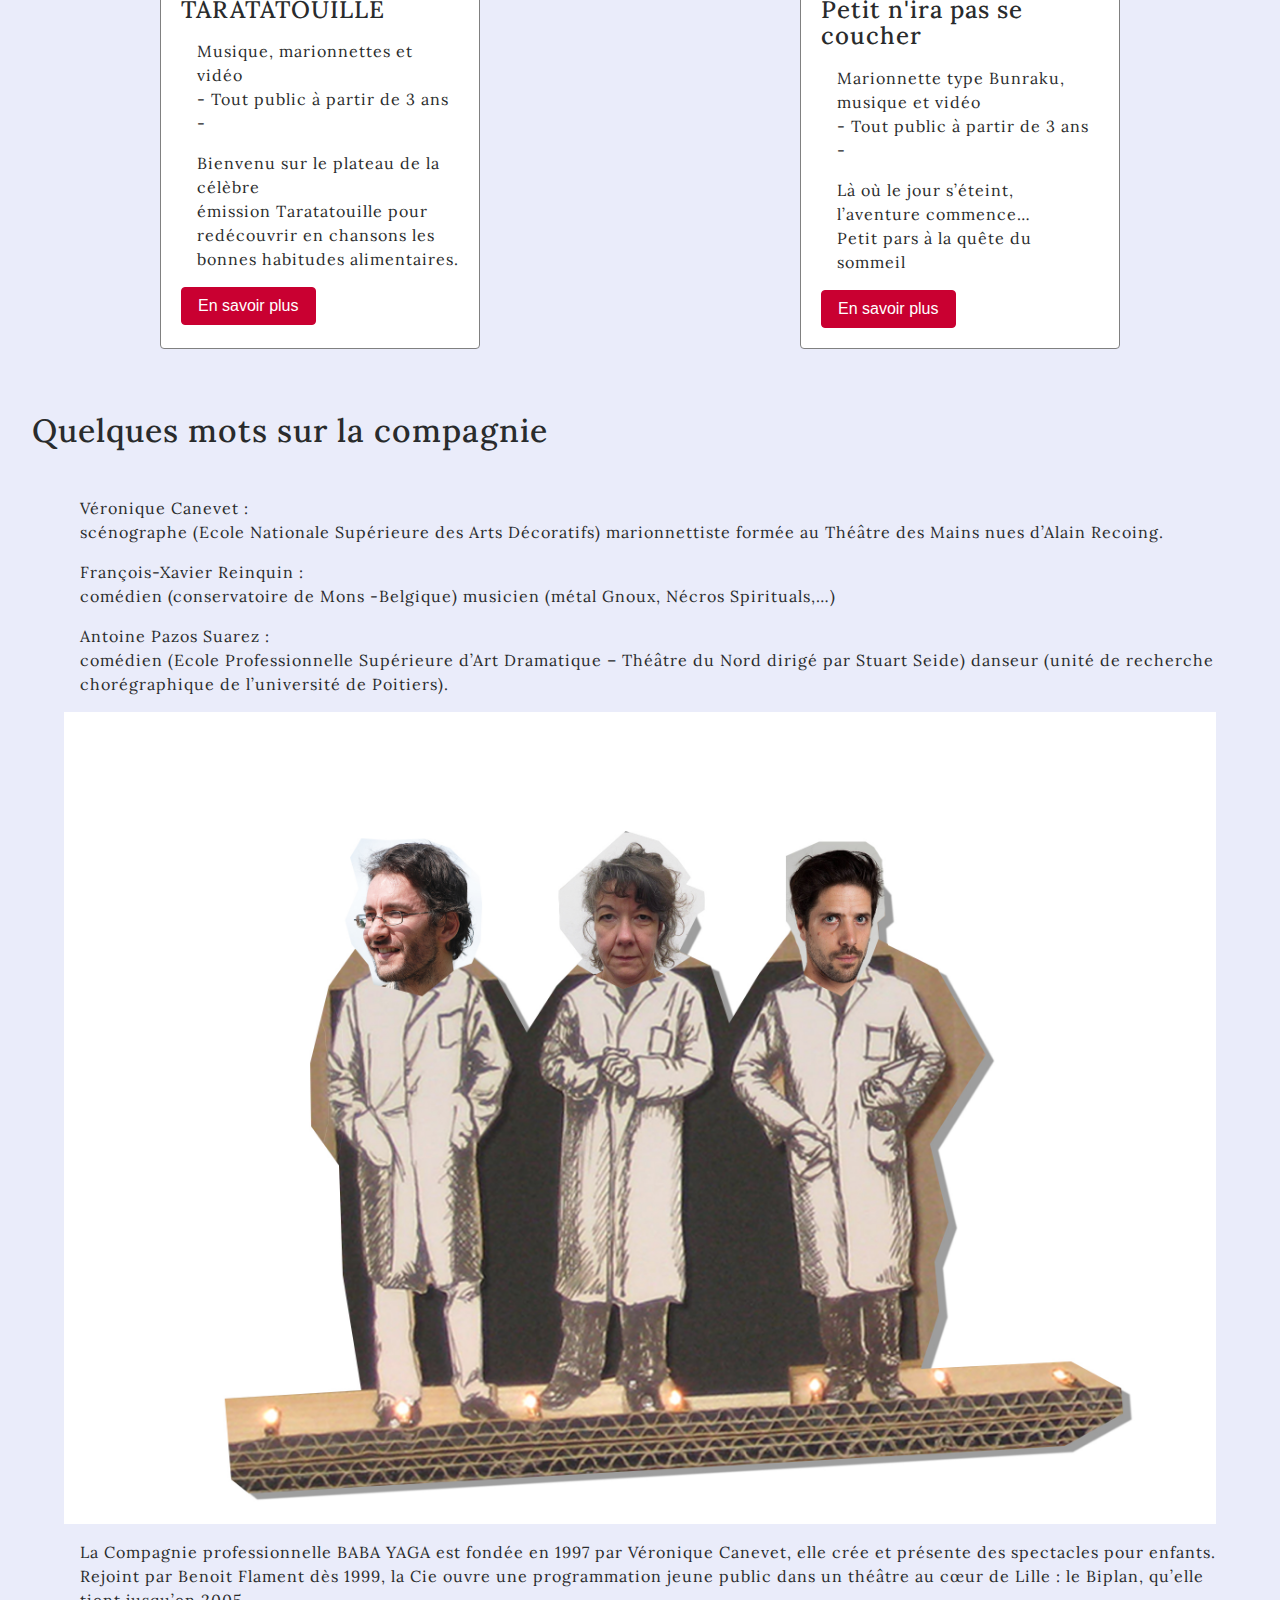
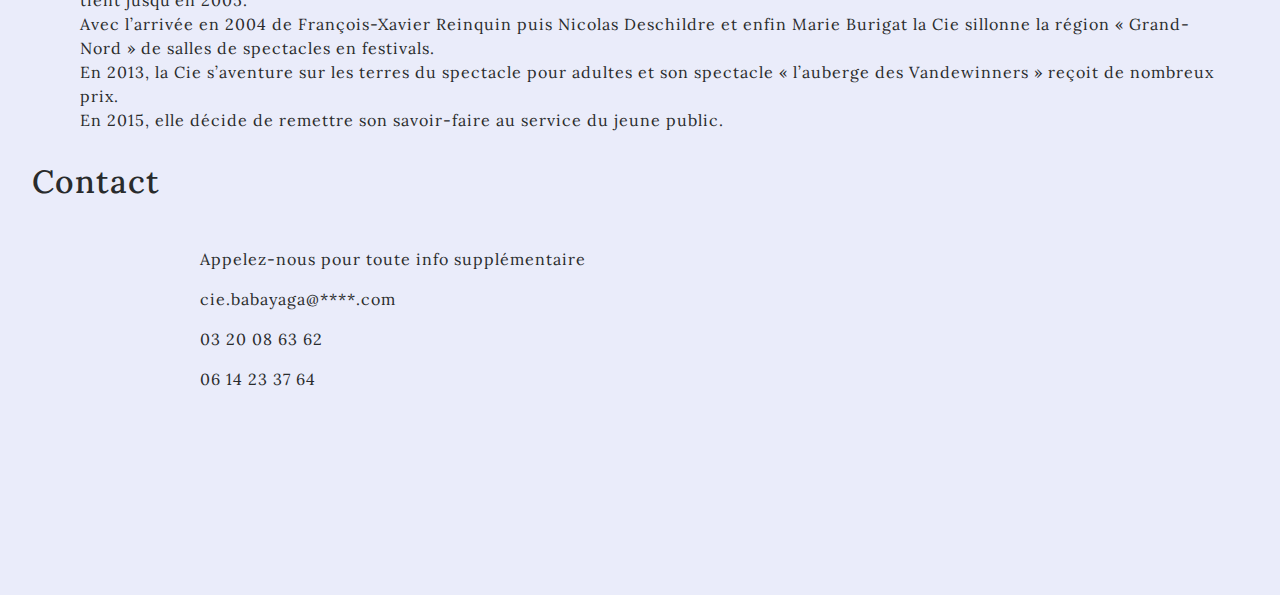
==== commit 7096853c: "test font" ====
--- a/index.html
+++ b/index.html
@@ -13,6 +13,7 @@
         <link rel="stylesheet" href="css/normalize.css">        
         <link rel="stylesheet" href="css/css/bootstrap.min.css">
         <link rel="stylesheet" href="css/main.css">
+        <link href="https://fonts.googleapis.com/css?family=Lora" rel="stylesheet">
         <script src="js/vendor/modernizr-2.8.3.min.js"></script>
     </head>
     <body>
--- a/css/main.css
+++ b/css/main.css
@@ -96,10 +96,17 @@
    ========================================================================== */
 body {
     background-color: #eaecfa;
-}
-h2 {
+    padding-bottom: 4em;
+    letter-spacing: 1px;
+    font-family: 'Lora', serif;
+}
+h2, p {
     margin: 1em auto 1em 1em;
 }
+img {
+    width: 100%;
+}
+/* Barra de navigation */
 .bg-faded {
     box-shadow: 0 0 15px grey;
     position: fixed;
@@ -108,6 +115,7 @@
     background-color: white;
 }
 
+/* Boutons bootstrap cartes */
 .btn {
     background-color: #c90031;
     border-color: #c90031;
@@ -116,14 +124,17 @@
     background-color: #8F0000;
     border-color: #8F0000;
 }
+
+/* Carousel et phrase d'accroche */
 #accueil {
     display: flex;
     flex-direction: column;
     width: 95%;
     margin: auto;
     align-items: center;
-    padding-top: 2em;
-}
+    padding-top: 6em;
+}
+/* Phrase d'accroche page accueil */
 .presentation {
     margin: 2em 2em auto auto;
     border-left: 2px solid black;
@@ -141,9 +152,6 @@
     margin: 2em;
     border: 1px solid grey;
 }
-img {
-    width: 100%;
-}
 .modal-body img {
     width: 100%;
 }
@@ -152,7 +160,7 @@
 }
 
 
-/* Phrase detail compagnie */
+/* Phrase detail section compagnie */
 .histoire {
     width: 90%;
     margin: 3em auto auto auto;
@@ -182,17 +190,16 @@
     #accueil {
         display: flex;
         flex-direction: row;
-        padding-top: 6em;
     }
 
     /* Dimension du carousel */
-    .carousel {
+    /*.carousel {
         min-width: 500px;
     }
     .carousel img {
         height: 300px;
     }
-
+*/
     #contact {
         display: flex;
         justify-content: space-around;
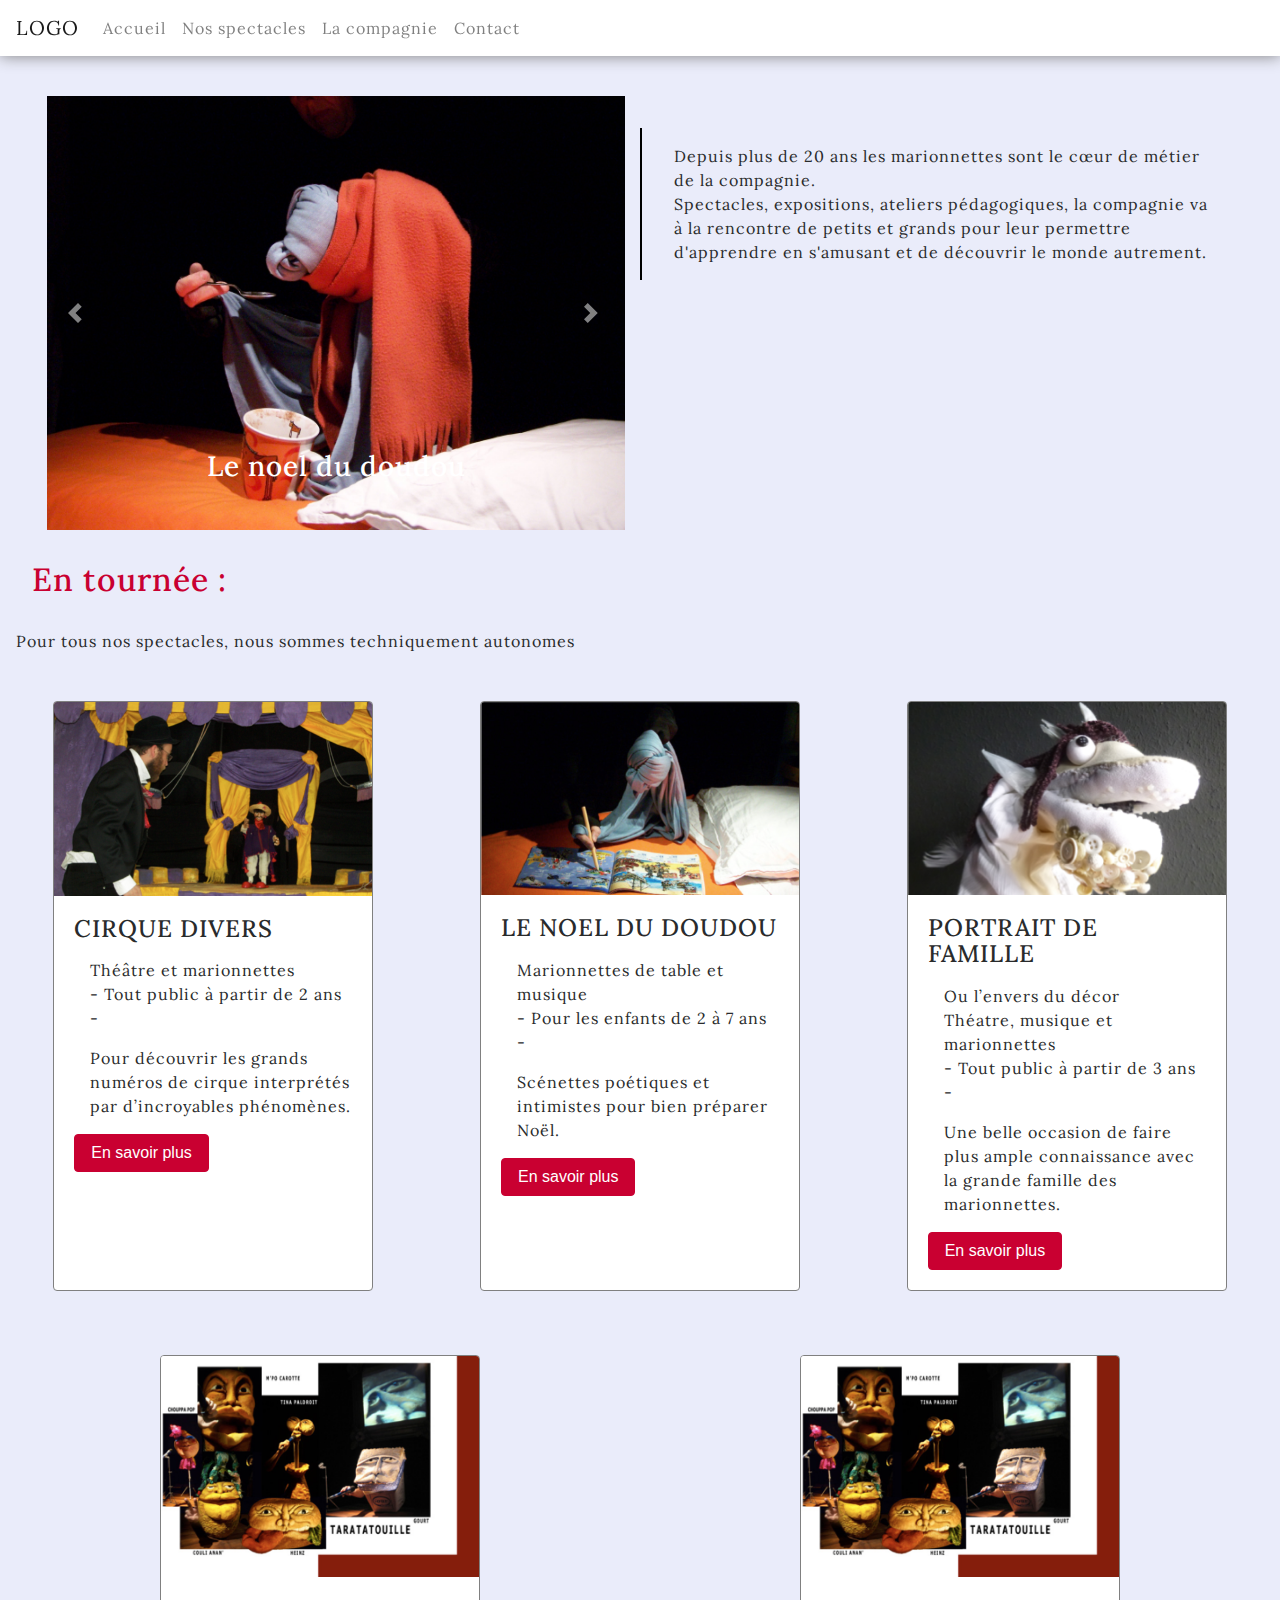
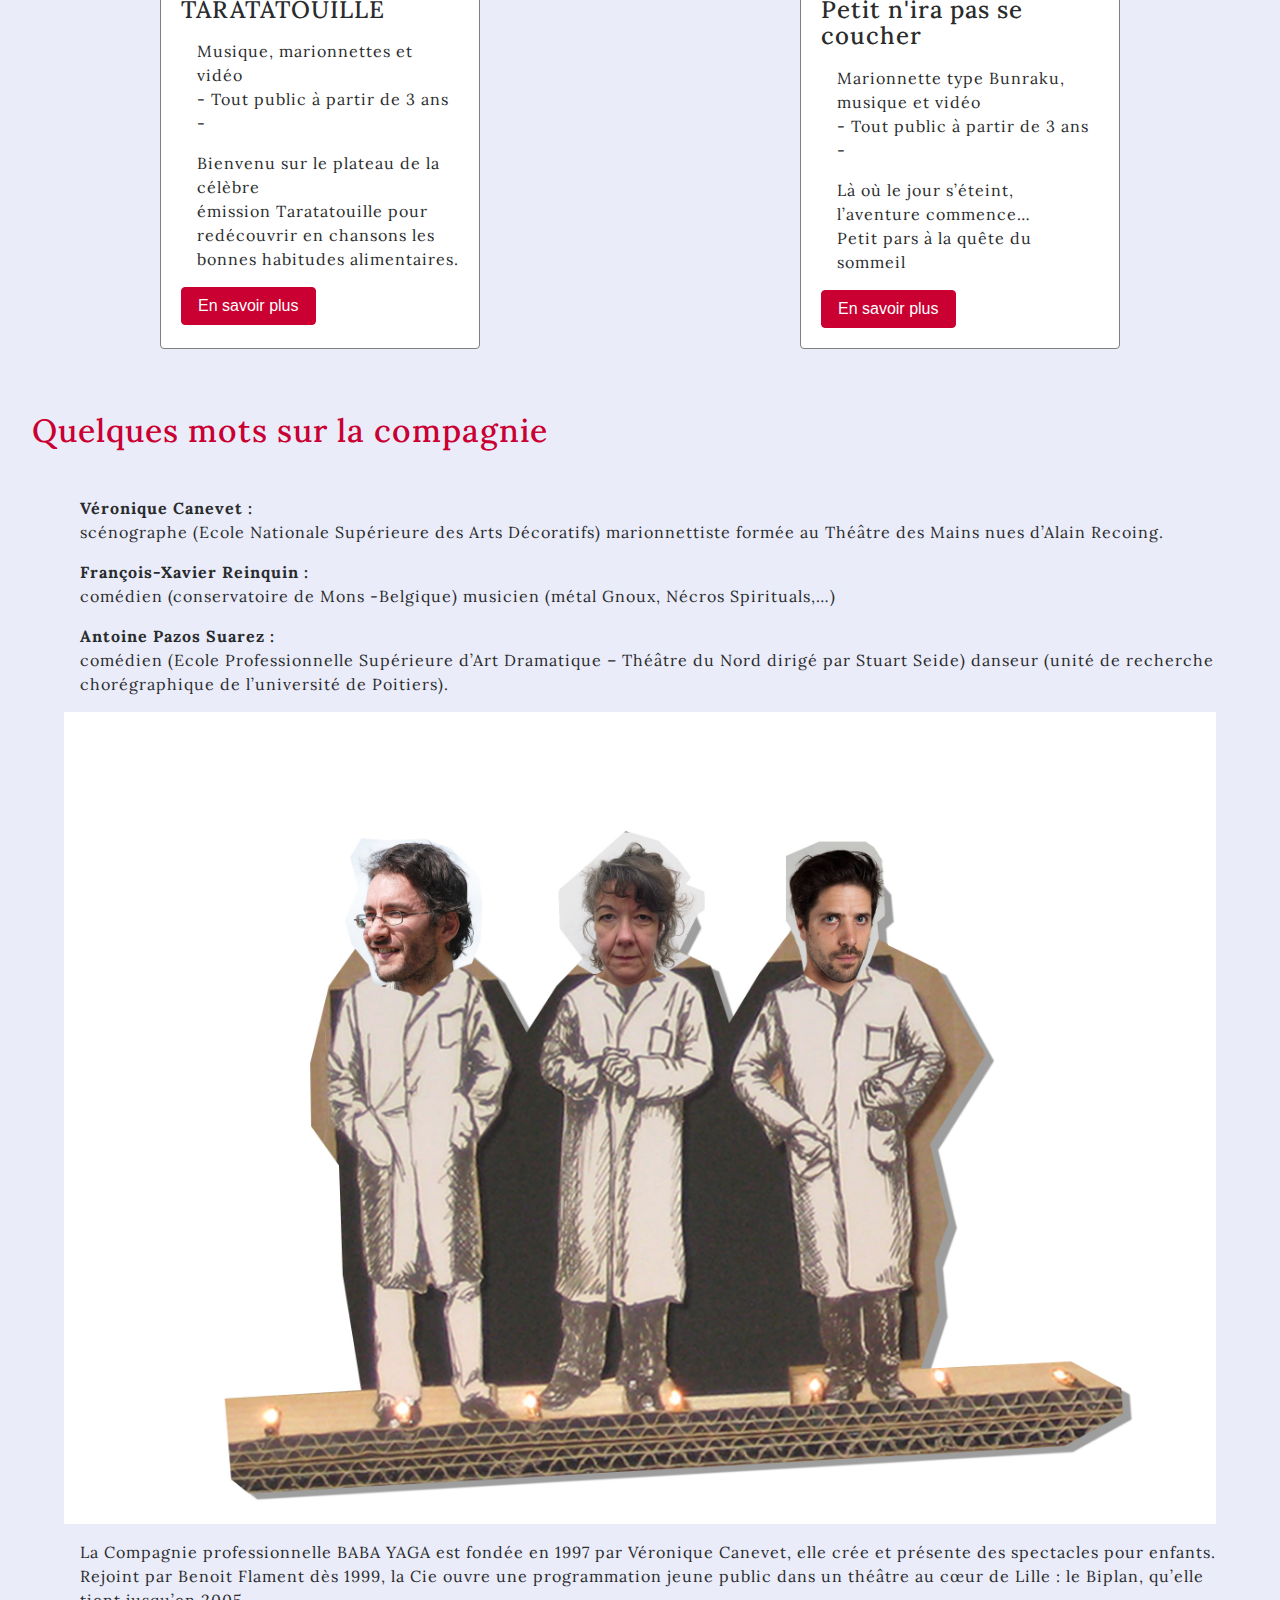
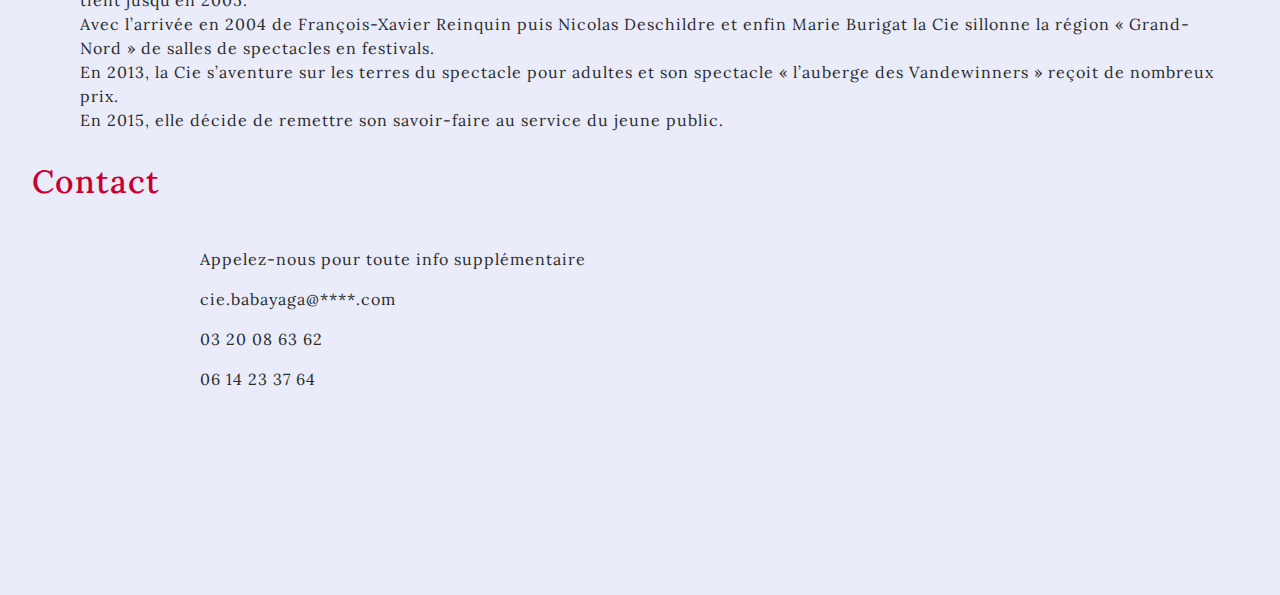
==== commit db677c83: "add link to menu" ====
--- a/index.html
+++ b/index.html
@@ -26,16 +26,16 @@
         <div class="collapse navbar-collapse" id="navbarNav">
           <ul class="navbar-nav">
             <li class="nav-item">
-              <a class="nav-link" href="index.html">Accueil<span class="sr-only">(current)</span></a>
+              <a class="nav-link" href="#accueil">Accueil<span class="sr-only">(current)</span></a>
             </li>
             <li class="nav-item">
-              <a class="nav-link" href="spectacle.html">Nos spectacles</a>
+              <a class="nav-link" href="#tournee">Nos spectacles</a>
             </li>
             <li class="nav-item">
-              <a class="nav-link" href="compagnie.html">La compagnie</a>
+              <a class="nav-link" href="#cie">La compagnie</a>
             </li>
             <li class="nav-item">
-              <a class="nav-link" href="contact.html">Contact</a>
+              <a class="nav-link" href="#contact">Contact</a>
             </li>
           </ul>
         </div>
@@ -317,9 +317,9 @@
           <section id="cie">
             <h2>Quelques mots sur la compagnie</h2>
             <article class="histoire">
-                <p>Véronique Canevet : <br>scénographe (Ecole Nationale Supérieure des Arts Décoratifs) marionnettiste formée au Théâtre des Mains nues d’Alain Recoing.</p>
-                <p>François-Xavier Reinquin : <br>comédien (conservatoire de Mons -Belgique) musicien (métal Gnoux, Nécros Spirituals,…)</p>
-                <p>Antoine Pazos Suarez : <br>comédien (Ecole Professionnelle Supérieure d’Art Dramatique – Théâtre du Nord dirigé par Stuart Seide) danseur (unité de recherche chorégraphique de l’université de Poitiers).</p>
+                <p><span>Véronique Canevet :</span> <br>scénographe (Ecole Nationale Supérieure des Arts Décoratifs) marionnettiste formée au Théâtre des Mains nues d’Alain Recoing.</p>
+                <p><span>François-Xavier Reinquin : </span><br>comédien (conservatoire de Mons -Belgique) musicien (métal Gnoux, Nécros Spirituals,…)</p>
+                <p><span>Antoine Pazos Suarez : </span><br>comédien (Ecole Professionnelle Supérieure d’Art Dramatique – Théâtre du Nord dirigé par Stuart Seide) danseur (unité de recherche chorégraphique de l’université de Poitiers).</p>
               <figure>
                 <img src="img/trombinoscope.jpg" title="logo">
               </figure>
--- a/css/main.css
+++ b/css/main.css
@@ -103,8 +103,14 @@
 h2, p {
     margin: 1em auto 1em 1em;
 }
+h2{
+    color: #c90031;
+}
 img {
     width: 100%;
+}
+span {
+    font-weight: bold;
 }
 /* Barra de navigation */
 .bg-faded {
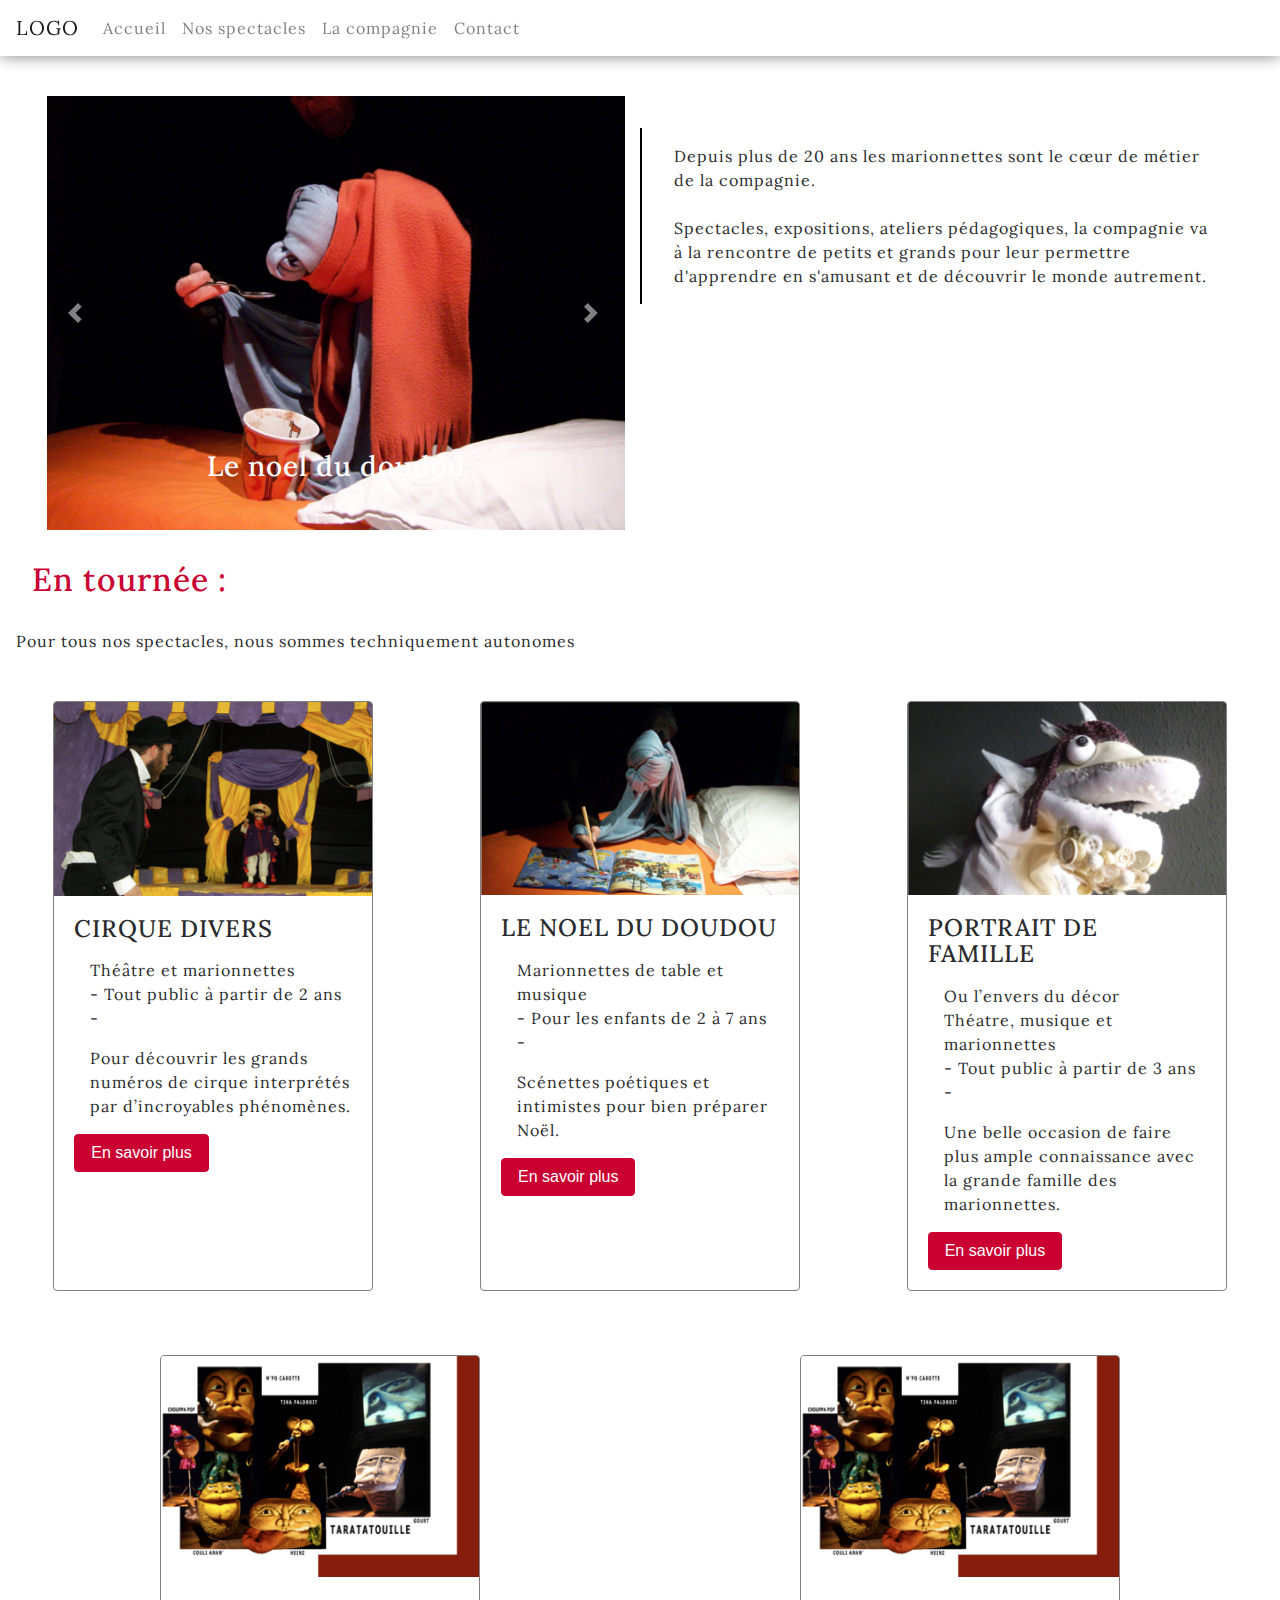
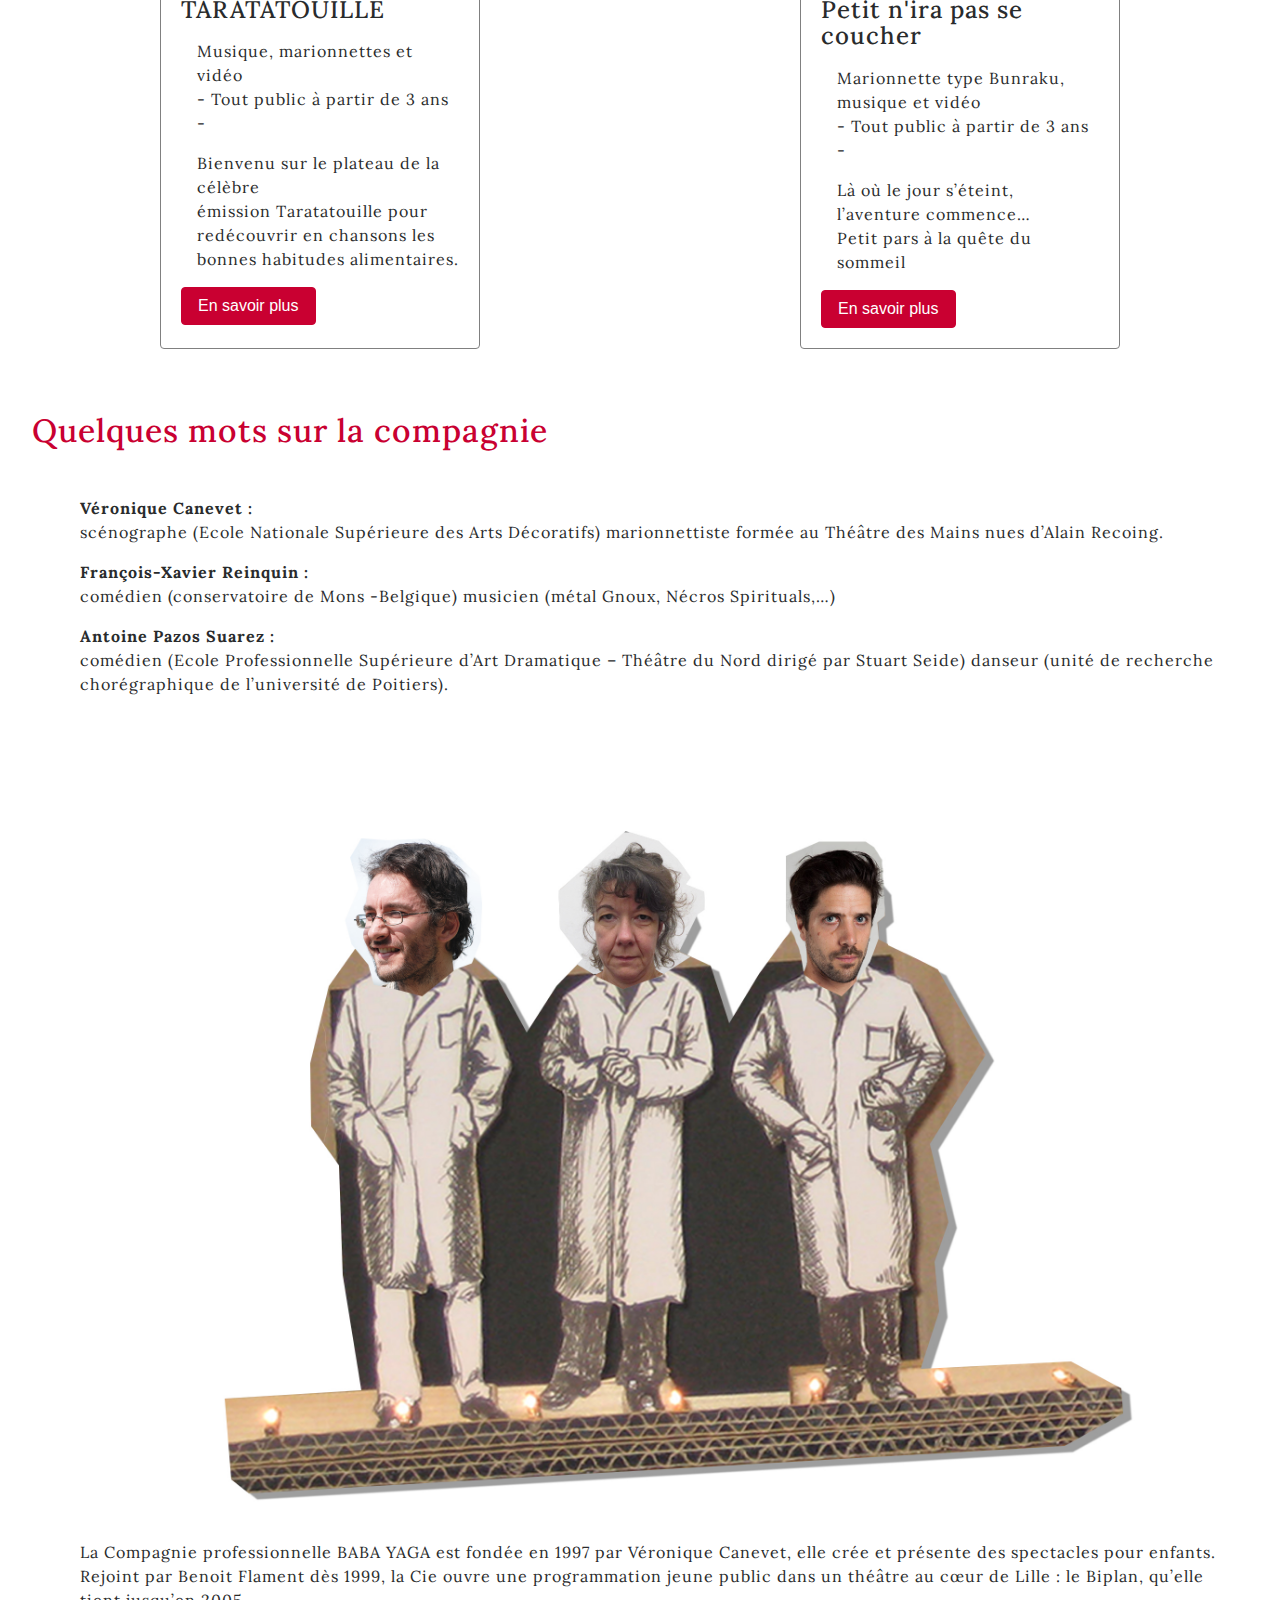
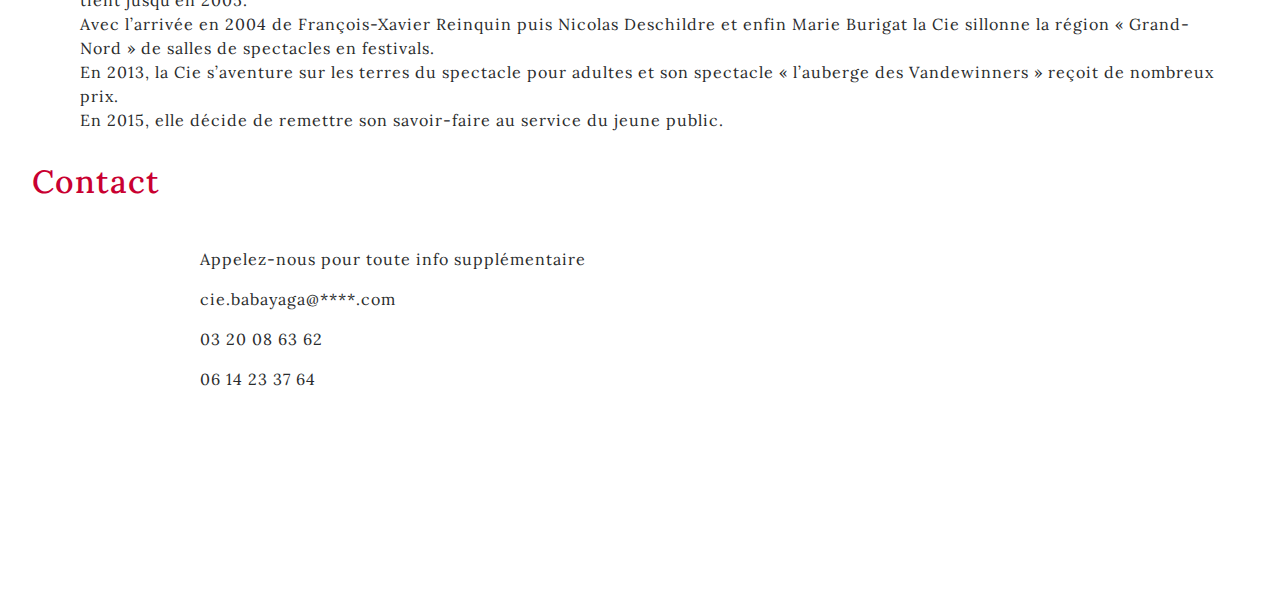
==== commit 94480ca5: "changing home place" ====
--- a/index.html
+++ b/index.html
@@ -46,49 +46,49 @@
           <div class="carousel-inner">
 
             <div class="carousel-item active">
-              <img class="d-block w-100" src="img/choco_chaud.jpg" alt="First slide">
+              <img class="d-block w-100" src="img/choco_chaud.jpg" alt="spectacle marionnettes enfants">
               <div class="carousel-caption d-none d-md-block">
                 <h3>Le noel du doudou</h3>
               </div> 
             </div>
 
             <div class="carousel-item">
-              <img class="d-block w-100" src="img/petit_2013.jpg" alt="Second slide">
+              <img class="d-block w-100" src="img/petit_2013.jpg" alt="spectacle marionnettes enfants">
               <div class="carousel-caption d-none d-md-block">
                 <h3>Petit n'ira pas se coucher</h3>
               </div> 
             </div>
 
             <div class="carousel-item">
-              <img class="d-block w-100" src="img/M_Po_Carotte.jpg" alt="Third slide">
+              <img class="d-block w-100" src="img/M_Po_Carotte.jpg" alt="spectacle marionnettes enfants">
               <div class="carousel-caption d-none d-md-block">
                 <h3>M'Po Carotte</h3>
               </div> 
             </div>
 
             <div class="carousel-item">
-              <img class="d-block w-100" src="img/photopdf_2.jpg" alt="Third slide">
+              <img class="d-block w-100" src="img/photopdf_2.jpg" alt="spectacle marionnettes enfants">
               <div class="carousel-caption d-none d-md-block">
                 <h3>Spectacles de rue</h3>
               </div>             
             </div>
 
             <div class="carousel-item">
-              <img class="d-block w-100" src="img/equipe.JPG" alt="Third slide">
+              <img class="d-block w-100" src="img/equipe.JPG" alt="spectacle marionnettes enfants">
               <div class="carousel-caption d-none d-md-block">
                 <h3>L'équipe</h3>
               </div> 
             </div>
 
             <div class="carousel-item">
-              <img class="d-block w-100" src="img/marionnette.JPG" alt="Third slide">
+              <img class="d-block w-100" src="img/marionnette.JPG" alt="spectacle marionnettes enfants">
               <div class="carousel-caption d-none d-md-block">
                  <h3>Belle marionnette</h3>
               </div> 
             </div>
 
             <div class="carousel-item">
-              <img class="d-block w-100" src="img/public.JPG" alt="Third slide">
+              <img class="d-block w-100" src="img/public.JPG" alt="spectacle marionnettes enfants">
               <div class="carousel-caption d-none d-md-block">
                  <h3>Public</h3>
               </div> 
@@ -106,7 +106,7 @@
           </article>
 
           <article class="presentation">
-            <p>Depuis plus de 20 ans les marionnettes sont le cœur de métier de la compagnie.<br>
+            <p>Depuis plus de 20 ans les marionnettes sont le cœur de métier de la compagnie.<br><br>
             Spectacles, expositions, ateliers pédagogiques, la compagnie va à la rencontre de petits et grands  pour leur permettre d'apprendre en s'amusant et de découvrir le monde autrement.</p>
           </article>
         </section>
@@ -118,7 +118,7 @@
 
           <section id="presentationCartes">
                   <article class="card" style="width: 20rem;">
-                      <img class="card-img-top" src="img/cirque.png" alt="">
+                      <img class="card-img-top" src="img/cirque.png" alt="spectacle marionnettes enfants">
                       <div class="card-block">
                           <h4 class="card-title">CIRQUE DIVERS</h4>
                           <p class="card-text">Théâtre et marionnettes
@@ -133,7 +133,7 @@
                   </article>
 
                   <article class="card" style="width: 20rem;">
-                      <img class="card-img-top" src="img/doudou.png" alt="Reproduction du site de l'archiduchesse">
+                      <img class="card-img-top" src="img/doudou.png" alt="spectacle marionnettes enfants">
                       <div class="card-block">
                           <h4 class="card-title">LE NOEL DU DOUDOU</h4>
                           <p class="card-text">Marionnettes de table et musique
@@ -146,7 +146,7 @@
                   </article>
 
                   <article class="card" style="width: 20rem;">
-                      <img class="card-img-top" src="img/famille.png" alt="Reproduction du site Le Bon Coin">
+                      <img class="card-img-top" src="img/famille.png" alt="spectacle marionnettes enfants">
                       <div class="card-block">
                           <h4 class="card-title">PORTRAIT DE FAMILLE</h4>
                           <p class="card-text">Ou l’envers du décor<br>
@@ -162,7 +162,7 @@
                   </article>
 
                   <article class="card" style="width: 20rem;">
-                      <img class="card-img-top" src="img/taratatouille.png" alt="Reproduction du site Le Bon Coin">
+                      <img class="card-img-top" src="img/taratatouille.png" alt="spectacle marionnettes enfants">
                       <div class="card-block">
                           <h4 class="card-title">TARATATOUILLE</h4>
                           <p class="card-text">Musique, marionnettes et vidéo<br>
@@ -177,7 +177,7 @@
                   </article>
 
                   <article class="card" style="width: 20rem;">
-                      <img class="card-img-top" src="img/taratatouille.png" alt="Reproduction du site Le Bon Coin">
+                      <img class="card-img-top" src="img/taratatouille.png" alt="spectacle marionnettes enfants">
                       <div class="card-block">
                           <h4 class="card-title">Petit n'ira pas se coucher</h4>
                           <p class="card-text">Marionnette type Bunraku, musique et vidéo<br>
@@ -203,7 +203,7 @@
                       </div>
                       <div class="modal-body">
                         <figure>
-                            <img src="img/cirque.png">
+                            <img src="img/cirque.png" alt="spectacle marionnettes enfants">
                         </figure>
                         <p>« Entrez, entrez, et vous verrez ... Le plus petit cirque du monde !!
                         Paillasse, son directeur, a rapporté, des quatre coins de la Terre, les plus incroyables phé- nomènes ... Dont le LION D’INDE ! »<br>
@@ -229,7 +229,7 @@
                       </div>
                       <div class="modal-body">
                         <figure>
-                            <img src="img/doudou.png">
+                            <img src="img/doudou.png" alt="spectacle marionnettes enfants">
                         </figure>
                         <p>Un catalogue de jouets, une lettre au Père Noël, de la neige, un Saint Nicolas en choco- lat... . Il y a des signes qui ne trompent pas : Noël est là!<br>
                         A travers une dizaine de scénettes tour à tour drôles, tendres et émouvantes, on se retrouve au pied du sapin à guetter l’arrivée du Père-Noël bien décidé cette année à l’apercevoir!<br>
@@ -263,7 +263,7 @@
                       </div>
                       <div class="modal-body">
                         <figure>
-                            <img src="img/grd-mere.png">
+                            <img src="img/grd-mere.png" alt="spectacle marionnettes enfants">
                         </figure>
                         <p>Dans cette famille, il y a le Grand-père : il ne se déplace qu’avec des  fils. La Mère n’est qu’une ombre et la Petite Fille danse au bout des doigts.<br>
                         Ce sont les “Marionnettes”; ils ne peuvent pas renier avoir hérité du même trait de caracrtère: farceurs, poétiques et drôles. Ils font tourner la marionnettiste et son mu- sicien en bourrique.<br>
@@ -287,7 +287,7 @@
                       </div>
                       <div class="modal-body">
                         <figure>
-                            <img src="img/taratatouille_modal.png">
+                            <img src="img/taratatouille_modal.png" alt="spectacle marionnettes enfants">
                         </figure>
                         <p>A partir d’un clin d’œil à la célèbre émission de Nagui : TARATATA, sensibiliser les enfants dès le plus jeune âge aux bonnes habitudes alimentaires.<br>
                         Comment porter ce message sans être rébarbatif pour autant ?<br>
@@ -321,7 +321,7 @@
                 <p><span>François-Xavier Reinquin : </span><br>comédien (conservatoire de Mons -Belgique) musicien (métal Gnoux, Nécros Spirituals,…)</p>
                 <p><span>Antoine Pazos Suarez : </span><br>comédien (Ecole Professionnelle Supérieure d’Art Dramatique – Théâtre du Nord dirigé par Stuart Seide) danseur (unité de recherche chorégraphique de l’université de Poitiers).</p>
               <figure>
-                <img src="img/trombinoscope.jpg" title="logo">
+                <img src="img/trombinoscope.jpg" title="Compagnie Babayaga" alt="Compagnie marionnettes">
               </figure>
               <p>La Compagnie professionnelle BABA YAGA est fondée en 1997 par Véronique Canevet, elle crée et présente des spectacles pour enfants.<br>
               Rejoint par Benoit Flament dès 1999, la Cie ouvre une programmation jeune public dans un théâtre au cœur de Lille : le Biplan, qu’elle tient jusqu’en 2005.<br>
--- a/css/main.css
+++ b/css/main.css
@@ -95,7 +95,7 @@
    Author's custom styles
    ========================================================================== */
 body {
-    background-color: #eaecfa;
+
     padding-bottom: 4em;
     letter-spacing: 1px;
     font-family: 'Lora', serif;
